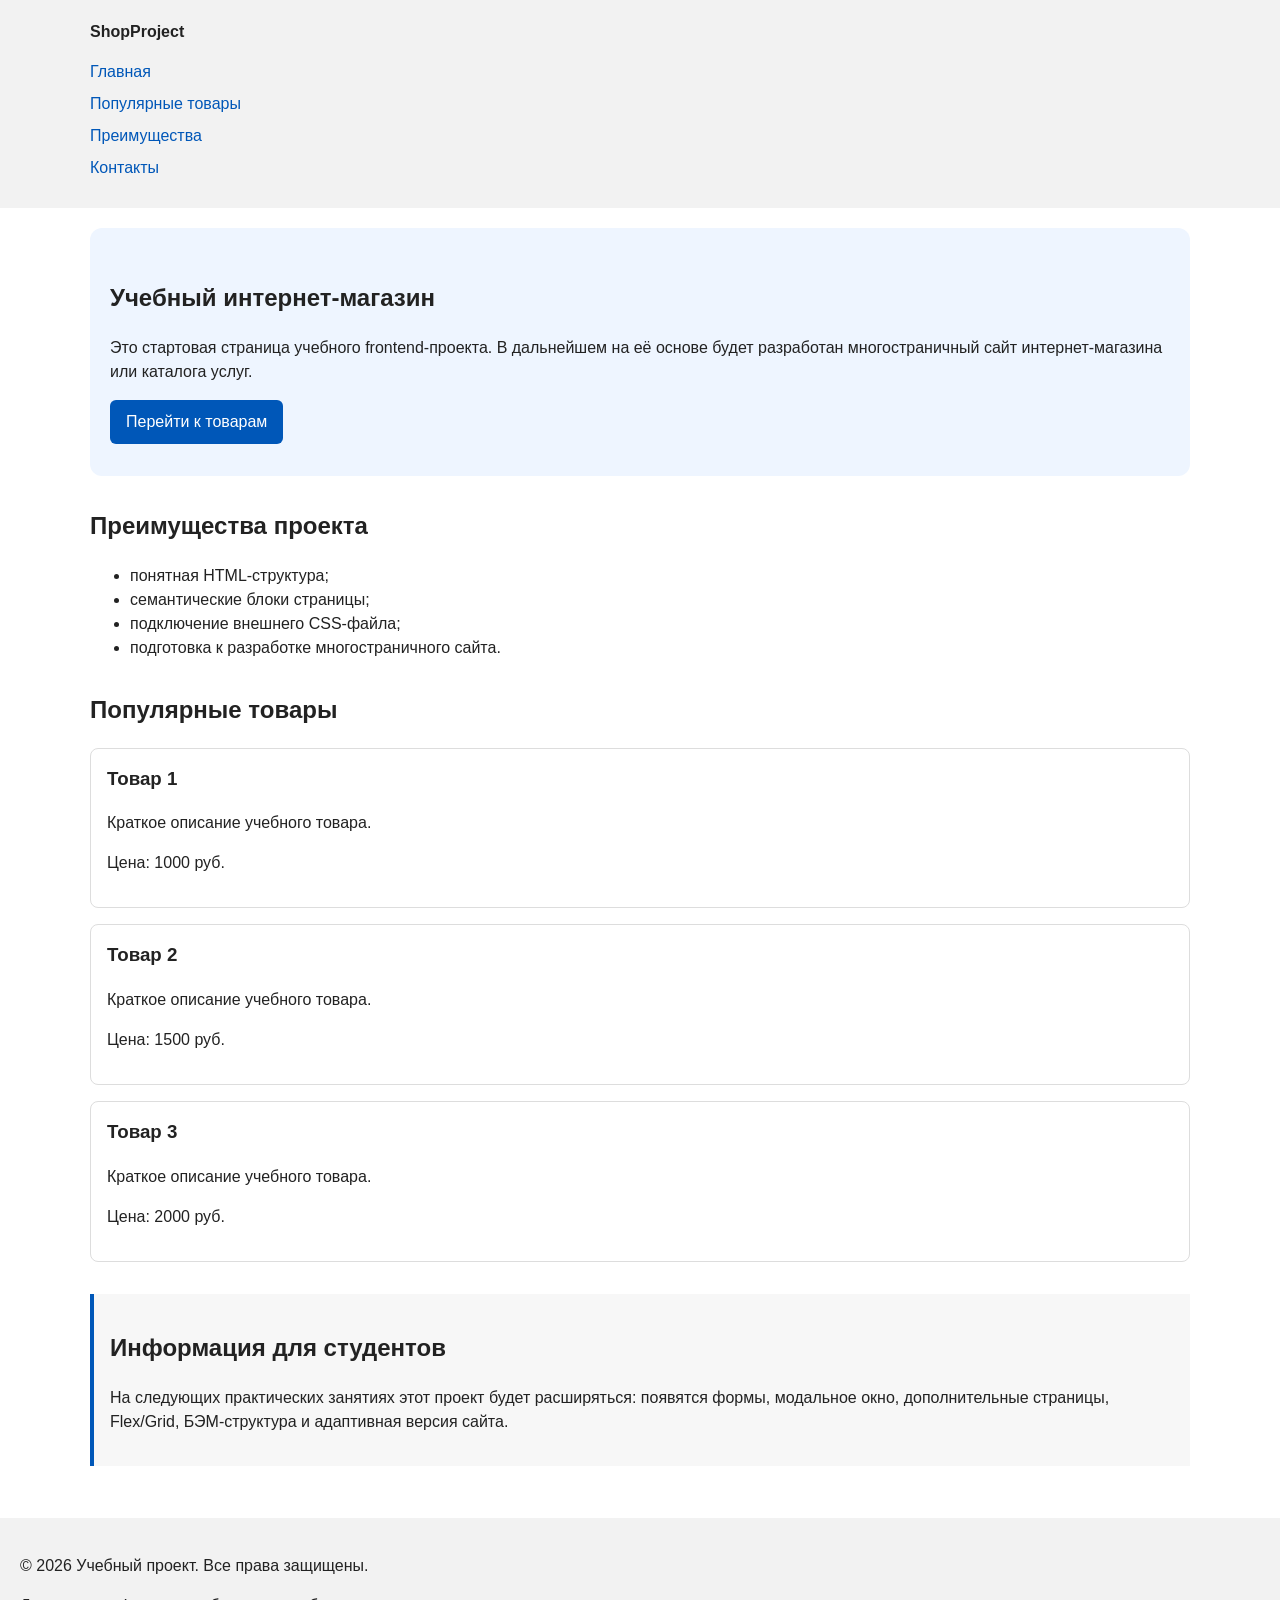
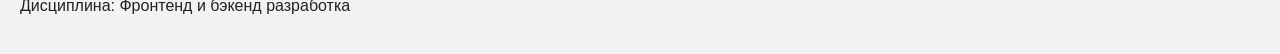
==== index.html @ 77a51330 "feat: add semantic HTML structure and base CSS styles" ====
<!DOCTYPE html>
<html lang="ru">
<head>
    <meta charset="UTF-8">
    <meta name="viewport" content="width=device-width, initial-scale=1.0">
    <title>Учебный интернет-магазин</title>
    <link rel="stylesheet" href="css/style.css">
</head>
<body>
    <header>
        <div class="site-header">
            <a class="site-logo" href="index.html">ShopProject</a>

            <nav class="site-nav" aria-label="Основная навигация">
                <ul class="site-nav__list">
                    <li><a href="index.html">Главная</a></li>
                    <li><a href="#popular">Популярные товары</a></li>
                    <li><a href="#advantages">Преимущества</a></li>
                    <li><a href="#contacts">Контакты</a></li>
                </ul>
            </nav>
        </div>
    </header>

    <main>
        <section class="hero">
            <h1>Учебный интернет-магазин</h1>
            <p>
                Это стартовая страница учебного frontend-проекта.
                В дальнейшем на её основе будет разработан многостраничный сайт
                интернет-магазина или каталога услуг.
            </p>
            <a class="button" href="#popular">Перейти к товарам</a>
        </section>

        <section class="section" id="advantages">
            <h2>Преимущества проекта</h2>
            <ul class="advantages-list">
                <li>понятная HTML-структура;</li>
                <li>семантические блоки страницы;</li>
                <li>подключение внешнего CSS-файла;</li>
                <li>подготовка к разработке многостраничного сайта.</li>
            </ul>
        </section>

        <section class="section" id="popular">
            <h2>Популярные товары</h2>

            <article class="product-card">
                <h3>Товар 1</h3>
                <p>Краткое описание учебного товара.</p>
                <p>Цена: 1000 руб.</p>
            </article>

            <article class="product-card">
                <h3>Товар 2</h3>
                <p>Краткое описание учебного товара.</p>
                <p>Цена: 1500 руб.</p>
            </article>

            <article class="product-card">
                <h3>Товар 3</h3>
                <p>Краткое описание учебного товара.</p>
                <p>Цена: 2000 руб.</p>
            </article>
        </section>

        <aside class="aside-info">
            <h2>Информация для студентов</h2>
            <p>
                На следующих практических занятиях этот проект будет расширяться:
                появятся формы, модальное окно, дополнительные страницы, Flex/Grid,
                БЭМ-структура и адаптивная версия сайта.
            </p>
        </aside>
    </main>

    <footer id="contacts">
        <p>&copy; 2026 Учебный проект. Все права защищены.</p>
        <p>Дисциплина: Фронтенд и бэкенд разработка</p>
    </footer>
</body>
</html>
---- css/style.css ----
/*
Универсальное правило для всех элементов.
border-box делает расчёт размеров более понятным:
width включает content, padding и border.
*/
* {
    box-sizing: border-box;
}

/*
Убираем стандартный внешний отступ браузера у body.
Без этого вокруг страницы может появиться белая рамка.
*/
body {
    margin: 0;
    font-family: Arial, sans-serif;
    line-height: 1.5;
    color: #222222;
    background-color: #ffffff;
}

/*
Задаём внутренние отступы для основных областей страницы.
Это делает содержимое визуально отделённым от краёв окна браузера.
*/
header,
main,
footer {
    padding: 20px;
}

/*
Оформляем шапку страницы.
Пока используется простой светло-серый фон.
*/
header {
    background-color: #f2f2f2;
}

/*
Оформляем подвал страницы тем же фоном,
чтобы визуально отделить его от основного содержимого.
*/
footer {
    background-color: #f2f2f2;
}

/*
Ограничиваем ширину содержимого шапки,
чтобы оно не растягивалось слишком сильно на широких экранах.
*/
.site-header {
    max-width: 1100px;
    margin: 0 auto;
}

/*
Оформляем текстовый логотип.
*/
.site-logo {
    font-weight: bold;
    text-decoration: none;
    color: #222222;
}

/*
Убираем стандартные отступы и маркеры списка навигации.
*/
.site-nav__list {
    padding: 0;
    margin: 16px 0 0;
    list-style: none;
}

/*
Добавляем расстояние между пунктами меню.
*/
.site-nav__list li {
    margin-bottom: 8px;
}

/*
Оформляем ссылки меню.
*/
.site-nav__list a {
    color: #0057b8;
    text-decoration: none;
}

/*
При наведении мыши подчёркиваем ссылку.
Подробно состояния интерфейса будут рассмотрены в практической работе 1.7.
*/
.site-nav__list a:hover {
    text-decoration: underline;
}

/*
Hero-блок - первый крупный блок страницы.
Он визуально отделяется от остальных разделов фоном и отступами.
*/
.hero {
    max-width: 1100px;
    margin: 0 auto 32px;
    padding: 32px 20px;
    background-color: #eef5ff;
    border-radius: 12px;
}

/*
Общий класс для разделов страницы.
*/
.section {
    max-width: 1100px;
    margin: 0 auto 32px;
}

/*
Убираем лишний верхний отступ у заголовков разделов.
*/
.section h2 {
    margin-top: 0;
}

/*
Карточка товара - самостоятельный блок.
На следующих занятиях карточки будут доработаны и выстроены в сетку.
*/
.product-card {
    margin-bottom: 16px;
    padding: 16px;
    border: 1px solid #dddddd;
    border-radius: 8px;
    background-color: #ffffff;
}

/*
Убираем лишний верхний отступ у заголовка карточки.
*/
.product-card h3 {
    margin-top: 0;
}

/*
Пока это обычная ссылка, но визуально она оформляется как кнопка.
*/
.button {
    display: inline-block;
    padding: 10px 16px;
    color: #ffffff;
    background-color: #0057b8;
    text-decoration: none;
    border-radius: 6px;
}

/*
Простое состояние наведения для кнопки.
*/
.button:hover {
    background-color: #003f86;
}

/*
Дополнительный информационный блок.
*/
.aside-info {
    max-width: 1100px;
    margin: 0 auto 32px;
    padding: 16px;
    border-left: 4px solid #0057b8;
    background-color: #f7f7f7;
}
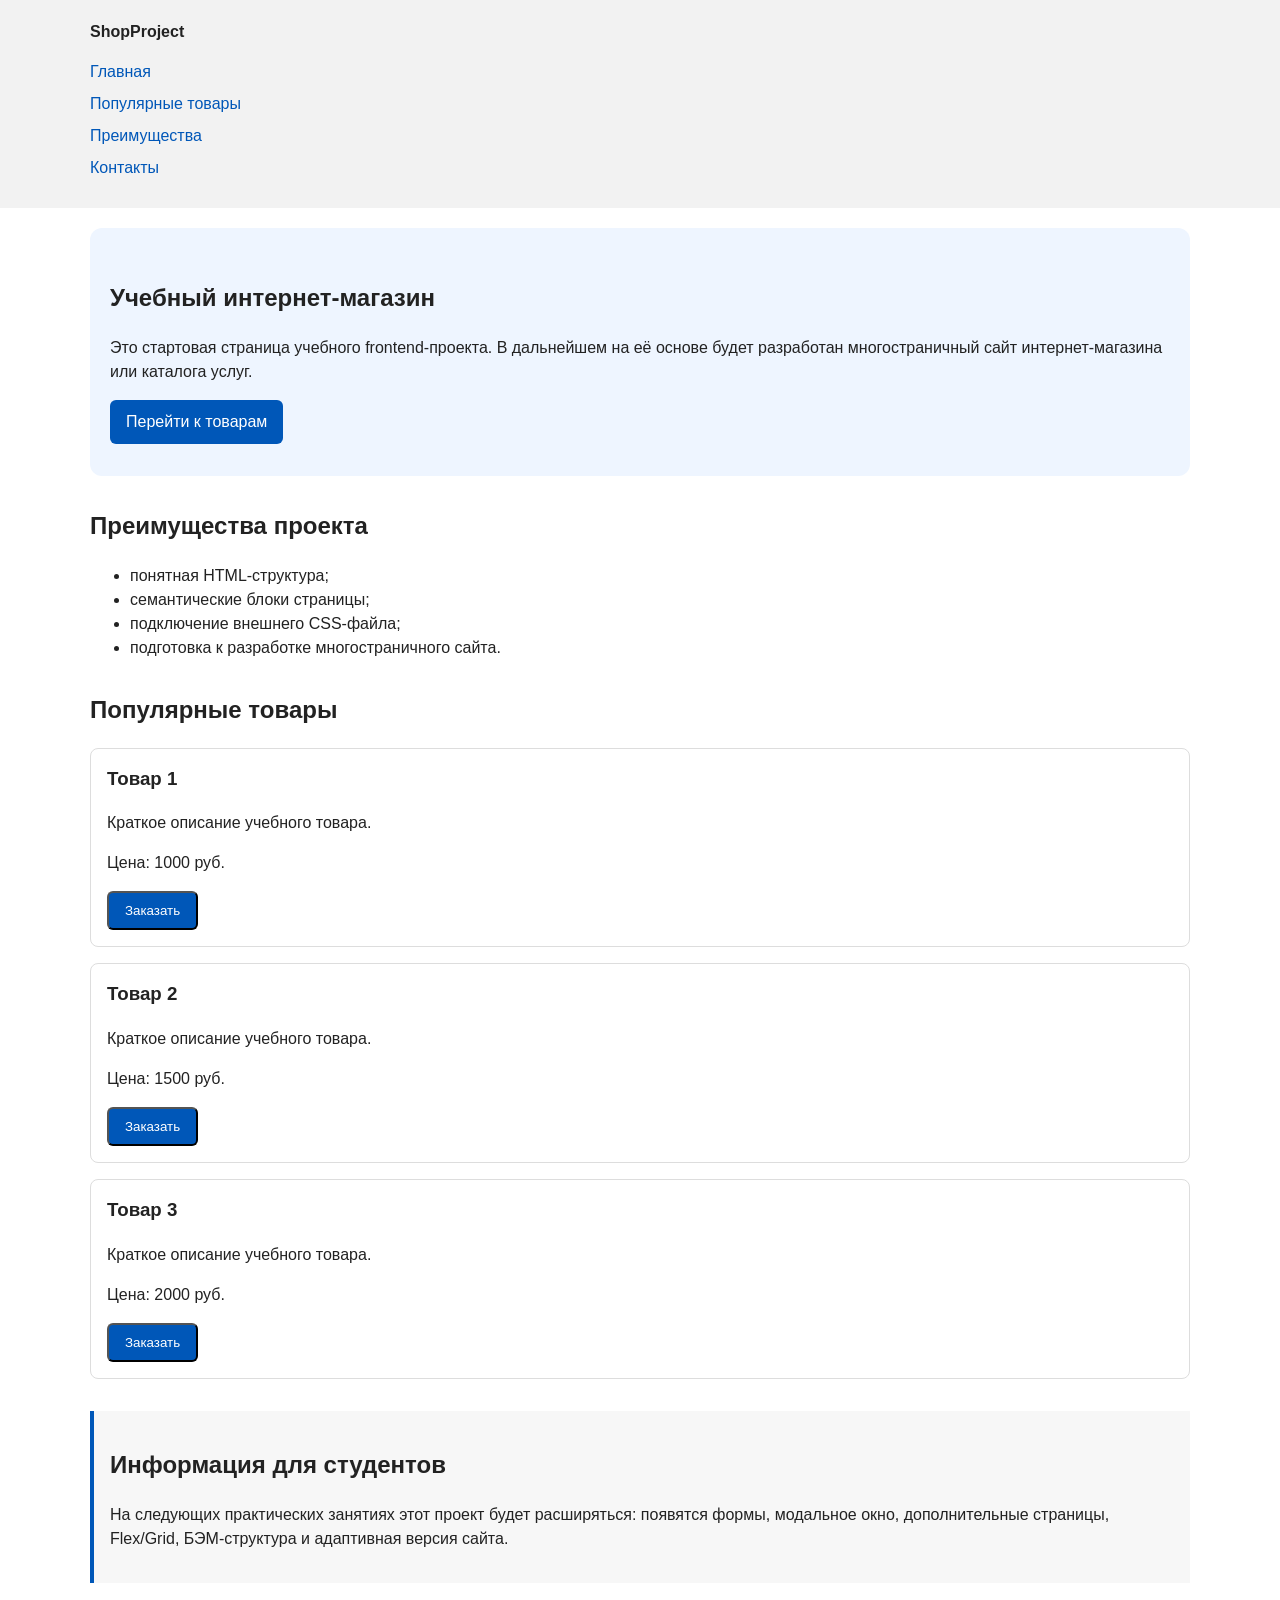
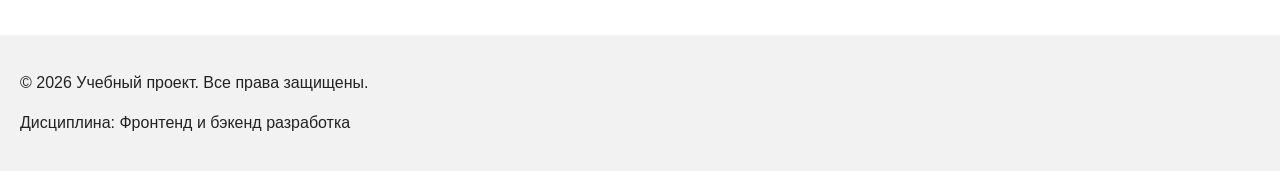
==== commit cf43340f: "feat: add order form modal and validation" ====
--- a/index.html
+++ b/index.html
@@ -5,6 +5,7 @@
     <meta name="viewport" content="width=device-width, initial-scale=1.0">
     <title>Учебный интернет-магазин</title>
     <link rel="stylesheet" href="css/style.css">
+    <script src="js/main.js" defer></script>
 </head>
 <body>
     <header>
@@ -50,18 +51,27 @@
                 <h3>Товар 1</h3>
                 <p>Краткое описание учебного товара.</p>
                 <p>Цена: 1000 руб.</p>
+                <button class="button product-card__button" type="button" data-product="Товар 1">
+                    Заказать
+                </button>
             </article>
 
             <article class="product-card">
                 <h3>Товар 2</h3>
                 <p>Краткое описание учебного товара.</p>
                 <p>Цена: 1500 руб.</p>
+                <button class="button product-card__button" type="button" data-product="Товар 2">
+                    Заказать
+                </button>
             </article>
 
             <article class="product-card">
                 <h3>Товар 3</h3>
                 <p>Краткое описание учебного товара.</p>
                 <p>Цена: 2000 руб.</p>
+                <button class="button product-card__button" type="button" data-product="Товар 3">
+                    Заказать
+                </button>
             </article>
         </section>
 
@@ -79,5 +89,102 @@
         <p>&copy; 2026 Учебный проект. Все права защищены.</p>
         <p>Дисциплина: Фронтенд и бэкенд разработка</p>
     </footer>
+
+    <dialog class="order-dialog" id="order-dialog" aria-labelledby="order-dialog-title">
+        <h2 id="order-dialog-title">Оформление заявки</h2>
+
+        <form class="order-form" id="order-form" action="#" method="post" novalidate>
+            <input id="selected-product" name="selected-product" type="hidden">
+
+            <div class="form-field">
+                <label for="order-name">Имя</label>
+                <input
+                    id="order-name"
+                    name="name"
+                    type="text"
+                    placeholder="Введите ваше имя"
+                    minlength="2"
+                    autocomplete="given-name"
+                    required
+                >
+            </div>
+
+            <div class="form-field">
+                <label for="order-email">E-mail</label>
+                <input
+                    id="order-email"
+                    name="email"
+                    type="email"
+                    placeholder="example@mail.ru"
+                    autocomplete="email"
+                    required
+                >
+            </div>
+
+            <div class="form-field">
+                <label for="order-phone">Телефон</label>
+                <input
+                    id="order-phone"
+                    name="phone"
+                    type="tel"
+                    inputmode="tel"
+                    placeholder="+7 (900) 000-00-00"
+                    pattern="^\+7 \(\d{3}\) \d{3}-\d{2}-\d{2}$"
+                    required
+                >
+                <small>Формат: +7 (900) 000-00-00</small>
+            </div>
+
+            <div class="form-field">
+                <label for="order-date">Дата связи</label>
+                <input
+                    id="order-date"
+                    name="date"
+                    type="date"
+                >
+            </div>
+
+            <div class="form-field">
+                <label for="order-topic">Тема заявки</label>
+                <select id="order-topic" name="topic" required>
+                    <option value="">Выберите тему</option>
+                    <option value="product">Заказ товара</option>
+                    <option value="consultation">Консультация</option>
+                    <option value="delivery">Доставка</option>
+                </select>
+            </div>
+
+            <div class="form-field">
+                <label for="order-comment">Комментарий</label>
+                <textarea
+                    id="order-comment"
+                    name="comment"
+                    rows="4"
+                    placeholder="Укажите дополнительную информацию"
+                ></textarea>
+            </div>
+
+            <div class="form-field form-field--checkbox">
+                <label>
+                    <input
+                        id="order-agreement"
+                        name="agreement"
+                        type="checkbox"
+                        required
+                    >
+                    Я согласен на обработку данных
+                </label>
+            </div>
+
+            <div class="form-actions">
+                <button type="button" id="close-order-dialog">Закрыть</button>
+                <button type="submit">Отправить заявку</button>
+            </div>
+        </form>
+    </dialog>
+
+    <p class="success-message" id="success-message" hidden>
+        Форма успешно отправлена!
+    </p>
 </body>
 </html>
--- a/css/style.css
+++ b/css/style.css
@@ -170,3 +170,106 @@
     border-left: 4px solid #0057b8;
     background-color: #f7f7f7;
 }
+
+/*
+Модальное окно.
+Элемент dialog сам умеет открываться поверх страницы.
+*/
+.order-dialog {
+    width: min(100% - 32px, 560px);
+    padding: 24px;
+    border: none;
+    border-radius: 12px;
+}
+
+/*
+Затемнение фона за модальным окном.
+*/
+.order-dialog::backdrop {
+    background-color: rgba(0, 0, 0, 0.5);
+}
+
+/*
+Поле формы.
+Каждый блок получает нижний отступ.
+*/
+.form-field {
+    margin-bottom: 16px;
+}
+
+/*
+Подпись поля.
+*/
+.form-field label {
+    display: block;
+    margin-bottom: 6px;
+}
+
+/*
+Основные поля формы.
+*/
+.form-field input,
+.form-field select,
+.form-field textarea {
+    width: 100%;
+    padding: 10px 12px;
+    border: 1px solid #cccccc;
+    border-radius: 6px;
+    font: inherit;
+}
+
+/*
+Checkbox не должен занимать всю ширину.
+*/
+.form-field input[type="checkbox"] {
+    width: auto;
+}
+
+/*
+Подсказка под полем телефона.
+*/
+.form-field small {
+    display: block;
+    margin-top: 4px;
+    color: #666666;
+}
+
+/*
+Видимый фокус для клавиатурной навигации.
+*/
+.form-field input:focus-visible,
+.form-field select:focus-visible,
+.form-field textarea:focus-visible,
+.form-actions button:focus-visible {
+    outline: 2px solid #0057b8;
+    outline-offset: 2px;
+}
+
+/*
+Подсветка ошибочных полей.
+Атрибут aria-invalid будет добавляться через JavaScript.
+Без .form-field правило не срабатывало, его перебивал .form-field input.
+*/
+.form-field [aria-invalid="true"] {
+    border-color: #b00020;
+}
+
+/*
+Кнопки формы.
+*/
+.form-actions {
+    display: flex;
+    gap: 12px;
+    margin-top: 20px;
+}
+
+/*
+Сообщение об успешной отправке.
+*/
+.success-message {
+    max-width: 1100px;
+    margin: 24px auto;
+    padding: 16px;
+    border-left: 4px solid #168a2f;
+    background-color: #eefaf0;
+}
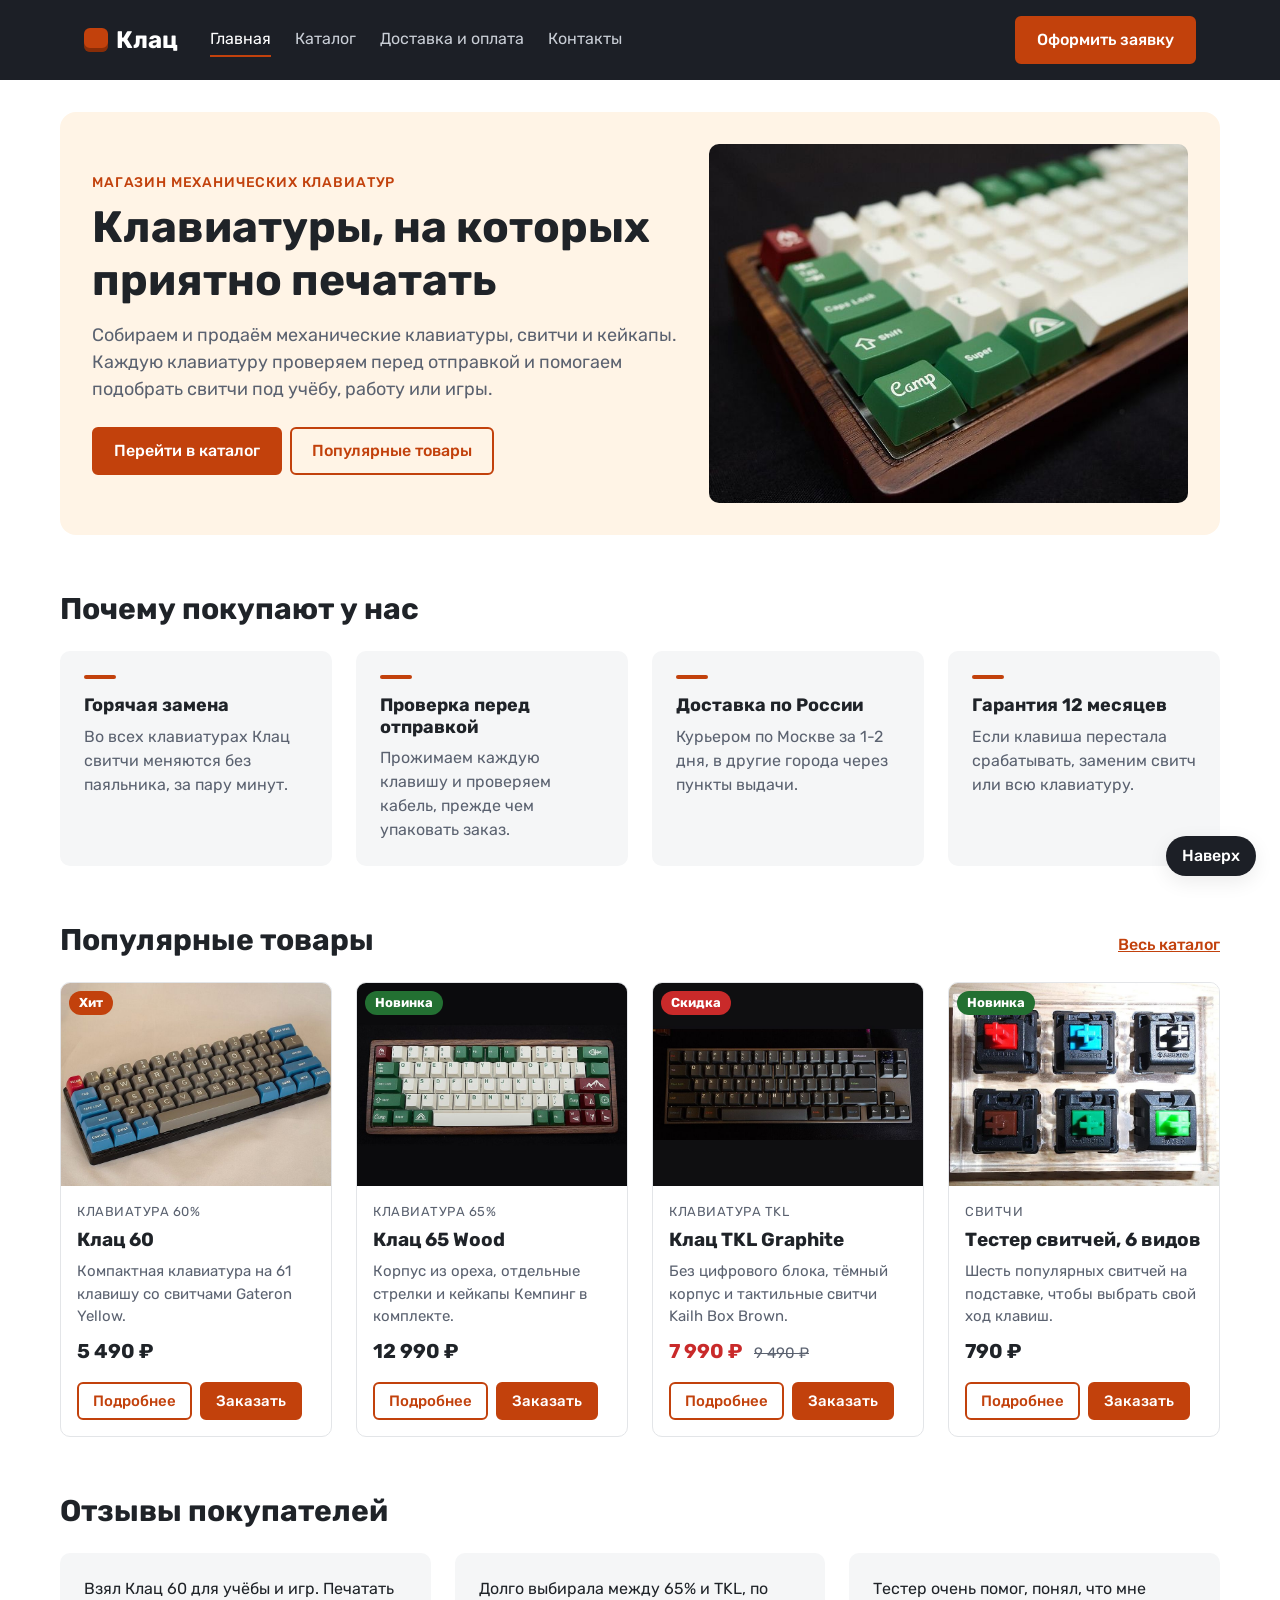
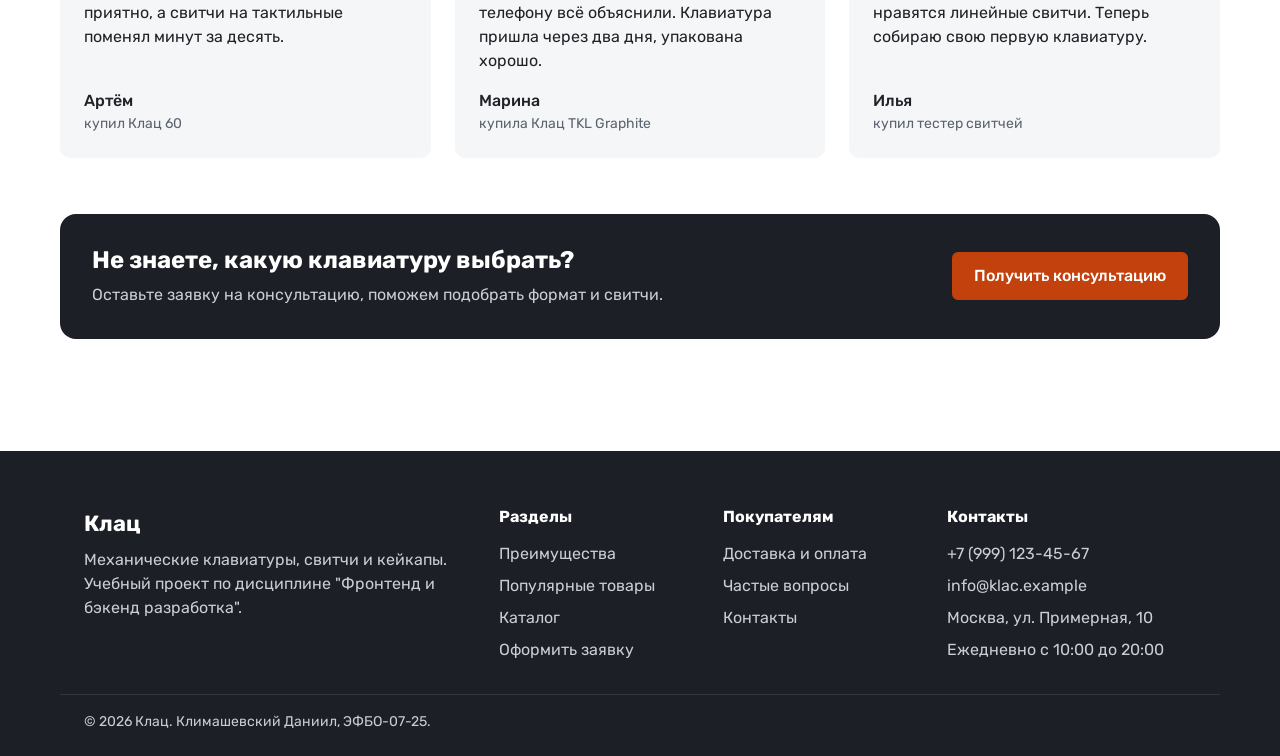
==== commit 844de481: "feat: redesign home page and rename classes by BEM" ====
--- a/index.html
+++ b/index.html
@@ -3,102 +3,253 @@
 <head>
     <meta charset="UTF-8">
     <meta name="viewport" content="width=device-width, initial-scale=1.0">
-    <title>Учебный интернет-магазин</title>
+    <meta name="description" content="Клац - учебный интернет-магазин механических клавиатур, свитчей и кейкапов.">
+    <title>Клац | Магазин механических клавиатур</title>
+    <link rel="preconnect" href="https://fonts.googleapis.com">
+    <link rel="preconnect" href="https://fonts.gstatic.com" crossorigin>
+    <link rel="stylesheet" href="https://fonts.googleapis.com/css2?family=Rubik:wght@400;500;700&display=swap">
     <link rel="stylesheet" href="css/style.css">
     <script src="js/main.js" defer></script>
 </head>
 <body>
-    <header>
-        <div class="site-header">
-            <a class="site-logo" href="index.html">ShopProject</a>
+    <header class="site-header" id="top">
+        <div class="site-header__inner">
+            <a class="site-header__logo" href="index.html">Клац</a>
 
             <nav class="site-nav" aria-label="Основная навигация">
                 <ul class="site-nav__list">
-                    <li><a href="index.html">Главная</a></li>
-                    <li><a href="#popular">Популярные товары</a></li>
-                    <li><a href="#advantages">Преимущества</a></li>
-                    <li><a href="#contacts">Контакты</a></li>
+                    <li class="site-nav__item"><a class="site-nav__link site-nav__link--active" href="index.html" aria-current="page">Главная</a></li>
+                    <li class="site-nav__item"><a class="site-nav__link" href="catalog.html">Каталог</a></li>
+                    <li class="site-nav__item"><a class="site-nav__link" href="delivery.html">Доставка и оплата</a></li>
+                    <li class="site-nav__item"><a class="site-nav__link" href="contacts.html">Контакты</a></li>
                 </ul>
             </nav>
+
+            <a class="button site-header__button" href="order.html">Оформить заявку</a>
         </div>
     </header>
 
     <main>
         <section class="hero">
-            <h1>Учебный интернет-магазин</h1>
-            <p>
-                Это стартовая страница учебного frontend-проекта.
-                В дальнейшем на её основе будет разработан многостраничный сайт
-                интернет-магазина или каталога услуг.
-            </p>
-            <a class="button" href="#popular">Перейти к товарам</a>
+            <div class="hero__content">
+                <p class="hero__label">Магазин механических клавиатур</p>
+                <h1 class="hero__title">Клавиатуры, на которых приятно печатать</h1>
+                <p class="hero__text">
+                    Собираем и продаём механические клавиатуры, свитчи и кейкапы.
+                    Каждую клавиатуру проверяем перед отправкой и помогаем подобрать
+                    свитчи под учёбу, работу или игры.
+                </p>
+                <div class="hero__actions">
+                    <a class="button" href="catalog.html">Перейти в каталог</a>
+                    <a class="button button--secondary" href="#popular">Популярные товары</a>
+                </div>
+            </div>
+            <img class="hero__image" src="images/hero-keyboard.jpg" width="800" height="600" alt="Механическая клавиатура в деревянном корпусе с зелёными и белыми кейкапами">
         </section>
 
         <section class="section" id="advantages">
-            <h2>Преимущества проекта</h2>
-            <ul class="advantages-list">
-                <li>понятная HTML-структура;</li>
-                <li>семантические блоки страницы;</li>
-                <li>подключение внешнего CSS-файла;</li>
-                <li>подготовка к разработке многостраничного сайта.</li>
+            <div class="section__header">
+                <h2 class="section__title">Почему покупают у нас</h2>
+            </div>
+
+            <ul class="advantages">
+                <li class="advantages__item">
+                    <h3 class="advantages__title">Горячая замена</h3>
+                    <p class="advantages__text">Во всех клавиатурах Клац свитчи меняются без паяльника, за пару минут.</p>
+                </li>
+                <li class="advantages__item">
+                    <h3 class="advantages__title">Проверка перед отправкой</h3>
+                    <p class="advantages__text">Прожимаем каждую клавишу и проверяем кабель, прежде чем упаковать заказ.</p>
+                </li>
+                <li class="advantages__item">
+                    <h3 class="advantages__title">Доставка по России</h3>
+                    <p class="advantages__text">Курьером по Москве за 1-2 дня, в другие города через пункты выдачи.</p>
+                </li>
+                <li class="advantages__item">
+                    <h3 class="advantages__title">Гарантия 12 месяцев</h3>
+                    <p class="advantages__text">Если клавиша перестала срабатывать, заменим свитч или всю клавиатуру.</p>
+                </li>
             </ul>
         </section>
 
         <section class="section" id="popular">
-            <h2>Популярные товары</h2>
-
-            <article class="product-card">
-                <h3>Товар 1</h3>
-                <p>Краткое описание учебного товара.</p>
-                <p>Цена: 1000 руб.</p>
-                <button class="button product-card__button" type="button" data-product="Товар 1">
-                    Заказать
-                </button>
-            </article>
-
-            <article class="product-card">
-                <h3>Товар 2</h3>
-                <p>Краткое описание учебного товара.</p>
-                <p>Цена: 1500 руб.</p>
-                <button class="button product-card__button" type="button" data-product="Товар 2">
-                    Заказать
-                </button>
-            </article>
-
-            <article class="product-card">
-                <h3>Товар 3</h3>
-                <p>Краткое описание учебного товара.</p>
-                <p>Цена: 2000 руб.</p>
-                <button class="button product-card__button" type="button" data-product="Товар 3">
-                    Заказать
-                </button>
-            </article>
+            <div class="section__header">
+                <h2 class="section__title">Популярные товары</h2>
+                <a class="section__link" href="catalog.html">Весь каталог</a>
+            </div>
+
+            <p class="success-message" id="success-message" hidden>
+                Заявка отправлена! Мы перезвоним в течение 15 минут в рабочее время.
+            </p>
+
+            <div class="product-grid">
+                <article class="product-card">
+                    <span class="badge badge--hit product-card__badge">Хит</span>
+                    <img class="product-card__image" src="images/klac-60.jpg" width="800" height="600" alt="Клавиатура Клац 60 с серыми и синими кейкапами">
+                    <div class="product-card__body">
+                        <p class="product-card__category">Клавиатура 60%</p>
+                        <h3 class="product-card__title"><a class="product-card__link" href="product.html">Клац 60</a></h3>
+                        <p class="product-card__description">Компактная клавиатура на 61 клавишу со свитчами Gateron Yellow.</p>
+                        <p class="product-card__price">5 490 ₽</p>
+                        <div class="product-card__actions">
+                            <a class="button button--secondary button--small" href="product.html">Подробнее</a>
+                            <button class="button button--small product-card__button" type="button" data-product="Клац 60">Заказать</button>
+                        </div>
+                    </div>
+                </article>
+
+                <article class="product-card">
+                    <span class="badge badge--new product-card__badge">Новинка</span>
+                    <img class="product-card__image" src="images/klac-65-wood.jpg" width="800" height="600" alt="Клавиатура Клац 65 Wood в деревянном корпусе">
+                    <div class="product-card__body">
+                        <p class="product-card__category">Клавиатура 65%</p>
+                        <h3 class="product-card__title"><a class="product-card__link" href="product.html">Клац 65 Wood</a></h3>
+                        <p class="product-card__description">Корпус из ореха, отдельные стрелки и кейкапы Кемпинг в комплекте.</p>
+                        <p class="product-card__price">12 990 ₽</p>
+                        <div class="product-card__actions">
+                            <a class="button button--secondary button--small" href="product.html">Подробнее</a>
+                            <button class="button button--small product-card__button" type="button" data-product="Клац 65 Wood">Заказать</button>
+                        </div>
+                    </div>
+                </article>
+
+                <article class="product-card product-card--discount">
+                    <span class="badge badge--sale product-card__badge">Скидка</span>
+                    <img class="product-card__image" src="images/klac-tkl-graphite.jpg" width="800" height="600" alt="Тёмная клавиатура Клац TKL Graphite без цифрового блока">
+                    <div class="product-card__body">
+                        <p class="product-card__category">Клавиатура TKL</p>
+                        <h3 class="product-card__title"><a class="product-card__link" href="product.html">Клац TKL Graphite</a></h3>
+                        <p class="product-card__description">Без цифрового блока, тёмный корпус и тактильные свитчи Kailh Box Brown.</p>
+                        <p class="product-card__price">7 990 ₽ <s class="product-card__old-price">9 490 ₽</s></p>
+                        <div class="product-card__actions">
+                            <a class="button button--secondary button--small" href="product.html">Подробнее</a>
+                            <button class="button button--small product-card__button" type="button" data-product="Клац TKL Graphite">Заказать</button>
+                        </div>
+                    </div>
+                </article>
+
+                <article class="product-card">
+                    <span class="badge badge--new product-card__badge">Новинка</span>
+                    <img class="product-card__image" src="images/switch-tester.jpg" width="800" height="600" alt="Тестер с шестью свитчами разных цветов на прозрачной подставке">
+                    <div class="product-card__body">
+                        <p class="product-card__category">Свитчи</p>
+                        <h3 class="product-card__title"><a class="product-card__link" href="product.html">Тестер свитчей, 6 видов</a></h3>
+                        <p class="product-card__description">Шесть популярных свитчей на подставке, чтобы выбрать свой ход клавиш.</p>
+                        <p class="product-card__price">790 ₽</p>
+                        <div class="product-card__actions">
+                            <a class="button button--secondary button--small" href="product.html">Подробнее</a>
+                            <button class="button button--small product-card__button" type="button" data-product="Тестер свитчей">Заказать</button>
+                        </div>
+                    </div>
+                </article>
+            </div>
         </section>
 
-        <aside class="aside-info">
-            <h2>Информация для студентов</h2>
-            <p>
-                На следующих практических занятиях этот проект будет расширяться:
-                появятся формы, модальное окно, дополнительные страницы, Flex/Grid,
-                БЭМ-структура и адаптивная версия сайта.
-            </p>
+        <section class="section" id="reviews">
+            <div class="section__header">
+                <h2 class="section__title">Отзывы покупателей</h2>
+            </div>
+
+            <ul class="reviews">
+                <li class="reviews__item">
+                    <figure class="review">
+                        <blockquote class="review__text">
+                            Взял Клац 60 для учёбы и игр. Печатать приятно, а свитчи на тактильные поменял минут за десять.
+                        </blockquote>
+                        <figcaption class="review__author">
+                            Артём
+                            <span class="review__product">купил Клац 60</span>
+                        </figcaption>
+                    </figure>
+                </li>
+                <li class="reviews__item">
+                    <figure class="review">
+                        <blockquote class="review__text">
+                            Долго выбирала между 65% и TKL, по телефону всё объяснили. Клавиатура пришла через два дня, упакована хорошо.
+                        </blockquote>
+                        <figcaption class="review__author">
+                            Марина
+                            <span class="review__product">купила Клац TKL Graphite</span>
+                        </figcaption>
+                    </figure>
+                </li>
+                <li class="reviews__item">
+                    <figure class="review">
+                        <blockquote class="review__text">
+                            Тестер очень помог, понял, что мне нравятся линейные свитчи. Теперь собираю свою первую клавиатуру.
+                        </blockquote>
+                        <figcaption class="review__author">
+                            Илья
+                            <span class="review__product">купил тестер свитчей</span>
+                        </figcaption>
+                    </figure>
+                </li>
+            </ul>
+        </section>
+
+        <aside class="promo">
+            <div class="promo__content">
+                <h2 class="promo__title">Не знаете, какую клавиатуру выбрать?</h2>
+                <p class="promo__text">Оставьте заявку на консультацию, поможем подобрать формат и свитчи.</p>
+            </div>
+            <a class="button promo__button" href="order.html?product=consultation">Получить консультацию</a>
         </aside>
     </main>
 
-    <footer id="contacts">
-        <p>&copy; 2026 Учебный проект. Все права защищены.</p>
-        <p>Дисциплина: Фронтенд и бэкенд разработка</p>
+    <footer class="site-footer" id="contacts">
+        <div class="site-footer__inner">
+            <div class="site-footer__column">
+                <a class="site-footer__logo" href="index.html">Клац</a>
+                <p class="site-footer__text">Механические клавиатуры, свитчи и кейкапы. Учебный проект по дисциплине "Фронтенд и бэкенд разработка".</p>
+            </div>
+
+            <nav class="site-footer__column" aria-label="Разделы сайта">
+                <h2 class="site-footer__title">Разделы</h2>
+                <ul class="site-footer__list">
+                    <li><a class="site-footer__link" href="index.html#advantages">Преимущества</a></li>
+                    <li><a class="site-footer__link" href="index.html#popular">Популярные товары</a></li>
+                    <li><a class="site-footer__link" href="catalog.html">Каталог</a></li>
+                    <li><a class="site-footer__link" href="order.html">Оформить заявку</a></li>
+                </ul>
+            </nav>
+
+            <nav class="site-footer__column" aria-label="Покупателям">
+                <h2 class="site-footer__title">Покупателям</h2>
+                <ul class="site-footer__list">
+                    <li><a class="site-footer__link" href="delivery.html">Доставка и оплата</a></li>
+                    <li><a class="site-footer__link" href="contacts.html#faq">Частые вопросы</a></li>
+                    <li><a class="site-footer__link" href="contacts.html">Контакты</a></li>
+                </ul>
+            </nav>
+
+            <div class="site-footer__column">
+                <h2 class="site-footer__title">Контакты</h2>
+                <ul class="site-footer__list">
+                    <li><a class="site-footer__link" href="tel:+79991234567">+7 (999) 123-45-67</a></li>
+                    <li><a class="site-footer__link" href="mailto:info@klac.example">info@klac.example</a></li>
+                    <li>Москва, ул. Примерная, 10</li>
+                    <li>Ежедневно с 10:00 до 20:00</li>
+                </ul>
+            </div>
+        </div>
+
+        <p class="site-footer__copy">&copy; 2026 Клац. Климашевский Даниил, ЭФБО-07-25.</p>
     </footer>
 
     <dialog class="order-dialog" id="order-dialog" aria-labelledby="order-dialog-title">
-        <h2 id="order-dialog-title">Оформление заявки</h2>
+        <h2 class="order-dialog__title" id="order-dialog-title">Быстрый заказ</h2>
+        <p class="order-dialog__text">
+            Товар: <span class="order-dialog__product" id="order-dialog-product"></span>.
+            Оставьте контакты, и мы перезвоним, чтобы уточнить детали.
+        </p>
 
         <form class="order-form" id="order-form" action="#" method="post" novalidate>
             <input id="selected-product" name="selected-product" type="hidden">
 
-            <div class="form-field">
-                <label for="order-name">Имя</label>
+            <div class="order-form__field">
+                <label class="order-form__label" for="order-name">Имя</label>
                 <input
+                    class="order-form__input"
                     id="order-name"
                     name="name"
                     type="text"
@@ -109,9 +260,10 @@
                 >
             </div>
 
-            <div class="form-field">
-                <label for="order-email">E-mail</label>
+            <div class="order-form__field">
+                <label class="order-form__label" for="order-email">E-mail</label>
                 <input
+                    class="order-form__input"
                     id="order-email"
                     name="email"
                     type="email"
@@ -121,32 +273,35 @@
                 >
             </div>
 
-            <div class="form-field">
-                <label for="order-phone">Телефон</label>
+            <div class="order-form__field">
+                <label class="order-form__label" for="order-phone">Телефон</label>
                 <input
+                    class="order-form__input"
                     id="order-phone"
                     name="phone"
                     type="tel"
                     inputmode="tel"
                     placeholder="+7 (900) 000-00-00"
                     pattern="^\+7 \(\d{3}\) \d{3}-\d{2}-\d{2}$"
+                    autocomplete="tel"
                     required
                 >
-                <small>Формат: +7 (900) 000-00-00</small>
-            </div>
-
-            <div class="form-field">
-                <label for="order-date">Дата связи</label>
+                <small class="order-form__hint">Формат: +7 (900) 000-00-00</small>
+            </div>
+
+            <div class="order-form__field">
+                <label class="order-form__label" for="order-date">Удобная дата звонка</label>
                 <input
+                    class="order-form__input"
                     id="order-date"
                     name="date"
                     type="date"
                 >
             </div>
 
-            <div class="form-field">
-                <label for="order-topic">Тема заявки</label>
-                <select id="order-topic" name="topic" required>
+            <div class="order-form__field">
+                <label class="order-form__label" for="order-topic">Тема заявки</label>
+                <select class="order-form__input" id="order-topic" name="topic" required>
                     <option value="">Выберите тему</option>
                     <option value="product">Заказ товара</option>
                     <option value="consultation">Консультация</option>
@@ -154,37 +309,36 @@
                 </select>
             </div>
 
-            <div class="form-field">
-                <label for="order-comment">Комментарий</label>
+            <div class="order-form__field">
+                <label class="order-form__label" for="order-comment">Комментарий</label>
                 <textarea
+                    class="order-form__input"
                     id="order-comment"
                     name="comment"
-                    rows="4"
-                    placeholder="Укажите дополнительную информацию"
+                    rows="3"
+                    placeholder="Например, какие свитчи вам нравятся"
                 ></textarea>
             </div>
 
-            <div class="form-field form-field--checkbox">
-                <label>
+            <div class="order-form__field">
+                <label class="order-form__checkbox">
                     <input
                         id="order-agreement"
                         name="agreement"
                         type="checkbox"
                         required
                     >
-                    Я согласен на обработку данных
+                    Я согласен на обработку персональных данных
                 </label>
             </div>
 
-            <div class="form-actions">
-                <button type="button" id="close-order-dialog">Закрыть</button>
-                <button type="submit">Отправить заявку</button>
+            <div class="order-form__actions">
+                <button class="button button--secondary" type="button" id="close-order-dialog">Закрыть</button>
+                <button class="button" type="submit">Отправить заявку</button>
             </div>
         </form>
     </dialog>
 
-    <p class="success-message" id="success-message" hidden>
-        Форма успешно отправлена!
-    </p>
+    <a class="to-top" href="#top">Наверх</a>
 </body>
 </html>
--- a/css/style.css
+++ b/css/style.css
@@ -1,275 +1,753 @@
-/*
-Универсальное правило для всех элементов.
-border-box делает расчёт размеров более понятным:
-width включает content, padding и border.
-*/
+/* ===============================
+1. Переменные проекта
+=============================== */
+
+:root {
+    /* Основные цвета */
+    --color-bg: #ffffff;
+    --color-text: #1f2328;
+    --color-muted: #5b6270;
+    --color-primary: #c2410c;
+    --color-primary-dark: #9a3412;
+    --color-dark: #1c1f26;
+    --color-dark-text: #c9ced6;
+    --color-border: #e3e5e8;
+    --color-surface: #f5f6f7;
+    --color-surface-accent: #fff4e6;
+    --color-danger: #c92a2a;
+    --color-success: #2b8a3e;
+    --color-success-bg: #ebfbee;
+    --color-white: #ffffff;
+
+    /* Цвета бейджей */
+    --color-badge-hit: #c2410c;
+    --color-badge-new: #237032;
+    --color-badge-sale: #c92a2a;
+
+    /* Отступы */
+    --space-xs: 4px;
+    --space-sm: 8px;
+    --space-md: 16px;
+    --space-lg: 24px;
+    --space-xl: 32px;
+    --space-xxl: 56px;
+
+    /* Скругления */
+    --radius-sm: 6px;
+    --radius-md: 10px;
+    --radius-lg: 16px;
+
+    /* Размеры */
+    --container-width: 1160px;
+    --header-height: 72px;
+
+    /* Тень карточек */
+    --shadow: 0 6px 20px rgba(0, 0, 0, 0.08);
+}
+
+/* ===============================
+2. Базовые стили
+=============================== */
+
 * {
     box-sizing: border-box;
 }
 
 /*
-Убираем стандартный внешний отступ браузера у body.
-Без этого вокруг страницы может появиться белая рамка.
-*/
+При переходе по якорю оставляем место под закреплённую шапку,
+иначе заголовок раздела прячется под ней.
+*/
+html {
+    scroll-behavior: smooth;
+    scroll-padding-top: calc(var(--header-height) + var(--space-md));
+}
+
 body {
     margin: 0;
-    font-family: Arial, sans-serif;
+    font-family: "Rubik", Arial, sans-serif;
     line-height: 1.5;
-    color: #222222;
-    background-color: #ffffff;
-}
-
-/*
-Задаём внутренние отступы для основных областей страницы.
-Это делает содержимое визуально отделённым от краёв окна браузера.
-*/
-header,
-main,
-footer {
-    padding: 20px;
-}
-
-/*
-Оформляем шапку страницы.
-Пока используется простой светло-серый фон.
-*/
-header {
-    background-color: #f2f2f2;
-}
-
-/*
-Оформляем подвал страницы тем же фоном,
-чтобы визуально отделить его от основного содержимого.
-*/
-footer {
-    background-color: #f2f2f2;
-}
-
-/*
-Ограничиваем ширину содержимого шапки,
-чтобы оно не растягивалось слишком сильно на широких экранах.
-*/
-.site-header {
-    max-width: 1100px;
-    margin: 0 auto;
-}
-
-/*
-Оформляем текстовый логотип.
-*/
-.site-logo {
-    font-weight: bold;
-    text-decoration: none;
-    color: #222222;
-}
-
-/*
-Убираем стандартные отступы и маркеры списка навигации.
-*/
-.site-nav__list {
-    padding: 0;
-    margin: 16px 0 0;
-    list-style: none;
-}
-
-/*
-Добавляем расстояние между пунктами меню.
-*/
-.site-nav__list li {
-    margin-bottom: 8px;
-}
-
-/*
-Оформляем ссылки меню.
-*/
-.site-nav__list a {
-    color: #0057b8;
-    text-decoration: none;
-}
-
-/*
-При наведении мыши подчёркиваем ссылку.
-Подробно состояния интерфейса будут рассмотрены в практической работе 1.7.
-*/
-.site-nav__list a:hover {
-    text-decoration: underline;
-}
-
-/*
-Hero-блок - первый крупный блок страницы.
-Он визуально отделяется от остальных разделов фоном и отступами.
-*/
-.hero {
-    max-width: 1100px;
-    margin: 0 auto 32px;
-    padding: 32px 20px;
-    background-color: #eef5ff;
-    border-radius: 12px;
-}
-
-/*
-Общий класс для разделов страницы.
-*/
-.section {
-    max-width: 1100px;
-    margin: 0 auto 32px;
-}
-
-/*
-Убираем лишний верхний отступ у заголовков разделов.
-*/
-.section h2 {
-    margin-top: 0;
-}
-
-/*
-Карточка товара - самостоятельный блок.
-На следующих занятиях карточки будут доработаны и выстроены в сетку.
-*/
-.product-card {
-    margin-bottom: 16px;
-    padding: 16px;
-    border: 1px solid #dddddd;
-    border-radius: 8px;
-    background-color: #ffffff;
-}
-
-/*
-Убираем лишний верхний отступ у заголовка карточки.
-*/
-.product-card h3 {
-    margin-top: 0;
-}
-
-/*
-Пока это обычная ссылка, но визуально она оформляется как кнопка.
-*/
+    color: var(--color-text);
+    background-color: var(--color-bg);
+}
+
+img {
+    max-width: 100%;
+}
+
+h1,
+h2,
+h3 {
+    line-height: 1.2;
+}
+
+main {
+    padding: var(--space-xl) var(--space-lg) var(--space-xxl);
+}
+
+/* ===============================
+3. Общие элементы интерфейса
+=============================== */
+
+a {
+    color: var(--color-primary);
+}
+
+a:hover {
+    color: var(--color-primary-dark);
+}
+
+/*
+Видимый фокус для всех интерактивных элементов
+при переходе клавишей Tab.
+*/
+a:focus-visible,
+button:focus-visible,
+input:focus-visible,
+select:focus-visible,
+textarea:focus-visible,
+summary:focus-visible {
+    outline: 2px solid var(--color-primary);
+    outline-offset: 3px;
+}
+
 .button {
     display: inline-block;
-    padding: 10px 16px;
-    color: #ffffff;
-    background-color: #0057b8;
+    padding: 10px 20px;
+    font: inherit;
+    font-weight: 500;
+    color: var(--color-white);
+    text-align: center;
     text-decoration: none;
-    border-radius: 6px;
-}
-
-/*
-Простое состояние наведения для кнопки.
+    background-color: var(--color-primary);
+    border: 2px solid var(--color-primary);
+    border-radius: var(--radius-sm);
+    cursor: pointer;
+}
+
+/*
+Цвет текста указан ещё раз, иначе у ссылки-кнопки срабатывает a:hover
+и текст становится того же цвета, что и фон.
 */
 .button:hover {
-    background-color: #003f86;
-}
-
-/*
-Дополнительный информационный блок.
-*/
-.aside-info {
-    max-width: 1100px;
-    margin: 0 auto 32px;
-    padding: 16px;
-    border-left: 4px solid #0057b8;
-    background-color: #f7f7f7;
-}
-
-/*
-Модальное окно.
-Элемент dialog сам умеет открываться поверх страницы.
-*/
+    color: var(--color-white);
+    background-color: var(--color-primary-dark);
+    border-color: var(--color-primary-dark);
+}
+
+.button--secondary {
+    color: var(--color-primary);
+    background-color: transparent;
+}
+
+.button--secondary:hover {
+    color: var(--color-white);
+    background-color: var(--color-primary);
+    border-color: var(--color-primary);
+}
+
+.button--small {
+    padding: 6px 14px;
+    font-size: 15px;
+}
+
+.button:disabled,
+.button--disabled {
+    opacity: 0.6;
+    cursor: not-allowed;
+}
+
+/*
+Отключённая кнопка не меняется при наведении.
+*/
+.button:disabled:hover,
+.button--disabled:hover {
+    color: var(--color-white);
+    background-color: var(--color-primary);
+    border-color: var(--color-primary);
+}
+
+/*
+Бейдж товара: "Хит", "Новинка", "Скидка".
+*/
+.badge {
+    display: inline-block;
+    padding: 2px 10px;
+    font-size: 13px;
+    font-weight: 700;
+    color: var(--color-white);
+    background-color: var(--color-badge-hit);
+    border-radius: 999px;
+}
+
+.badge--new {
+    background-color: var(--color-badge-new);
+}
+
+.badge--sale {
+    background-color: var(--color-badge-sale);
+}
+
+/* ===============================
+4. Шапка и навигация
+=============================== */
+
+/*
+Шапка прилипает к верху окна при прокрутке (sticky).
+z-index нужен, чтобы карточки с position: relative не наезжали на неё.
+*/
+.site-header {
+    position: sticky;
+    top: 0;
+    z-index: 100;
+    background-color: var(--color-dark);
+}
+
+.site-header__inner {
+    display: flex;
+    align-items: center;
+    gap: var(--space-xl);
+    max-width: var(--container-width);
+    margin: 0 auto;
+    padding: var(--space-md) var(--space-lg);
+}
+
+.site-header__logo {
+    display: flex;
+    align-items: center;
+    gap: var(--space-sm);
+    font-size: 24px;
+    font-weight: 700;
+    color: var(--color-white);
+    text-decoration: none;
+}
+
+/*
+Значок в виде клавиши перед названием магазина.
+*/
+.site-header__logo::before {
+    content: "";
+    width: 24px;
+    height: 24px;
+    background-color: var(--color-primary);
+    border-radius: var(--radius-sm);
+    box-shadow: inset 0 -4px 0 rgba(0, 0, 0, 0.3);
+}
+
+.site-header__logo:hover {
+    color: var(--color-white);
+}
+
+.site-header__button {
+    margin-left: auto;
+}
+
+.site-nav__list {
+    display: flex;
+    gap: var(--space-lg);
+    margin: 0;
+    padding: 0;
+    list-style: none;
+}
+
+.site-nav__link {
+    display: block;
+    padding: var(--space-xs) 0;
+    color: var(--color-dark-text);
+    text-decoration: none;
+    border-bottom: 2px solid transparent;
+}
+
+.site-nav__link:hover {
+    color: var(--color-white);
+}
+
+.site-nav__link--active {
+    color: var(--color-white);
+    border-bottom-color: var(--color-primary);
+}
+
+/* ===============================
+5. Блоки главной страницы
+=============================== */
+
+/*
+Hero-блок: текст слева, фото справа.
+*/
+.hero {
+    display: grid;
+    grid-template-columns: 1.1fr 0.9fr;
+    align-items: center;
+    gap: var(--space-xl);
+    max-width: var(--container-width);
+    margin: 0 auto var(--space-xxl);
+    padding: var(--space-xl);
+    background-color: var(--color-surface-accent);
+    border-radius: var(--radius-lg);
+}
+
+.hero__label {
+    margin: 0 0 var(--space-sm);
+    font-size: 14px;
+    font-weight: 500;
+    color: var(--color-primary);
+    text-transform: uppercase;
+    letter-spacing: 0.06em;
+}
+
+.hero__title {
+    margin: 0 0 var(--space-md);
+    font-size: 44px;
+}
+
+.hero__text {
+    margin: 0 0 var(--space-lg);
+    font-size: 18px;
+    color: var(--color-muted);
+}
+
+.hero__actions {
+    display: flex;
+    flex-wrap: wrap;
+    gap: var(--space-sm);
+}
+
+.hero__image {
+    display: block;
+    width: 100%;
+    height: auto;
+    border-radius: var(--radius-md);
+}
+
+/*
+Общий блок для разделов страниц.
+*/
+.section {
+    max-width: var(--container-width);
+    margin: 0 auto var(--space-xxl);
+}
+
+.section__header {
+    display: flex;
+    align-items: baseline;
+    justify-content: space-between;
+    gap: var(--space-md);
+    margin-bottom: var(--space-lg);
+}
+
+.section__title {
+    margin: 0;
+    font-size: 30px;
+}
+
+.section__link {
+    font-weight: 500;
+}
+
+/*
+Преимущества: четыре колонки через Grid.
+*/
+.advantages {
+    display: grid;
+    grid-template-columns: repeat(4, 1fr);
+    gap: var(--space-lg);
+    margin: 0;
+    padding: 0;
+    list-style: none;
+}
+
+.advantages__item {
+    padding: var(--space-lg);
+    background-color: var(--color-surface);
+    border-radius: var(--radius-md);
+}
+
+/*
+Короткая цветная полоска над заголовком преимущества.
+*/
+.advantages__item::before {
+    content: "";
+    display: block;
+    width: 32px;
+    height: 4px;
+    margin-bottom: var(--space-md);
+    background-color: var(--color-primary);
+    border-radius: 2px;
+}
+
+.advantages__title {
+    margin: 0 0 var(--space-sm);
+    font-size: 18px;
+}
+
+.advantages__text {
+    margin: 0;
+    color: var(--color-muted);
+}
+
+.reviews {
+    display: grid;
+    grid-template-columns: repeat(3, 1fr);
+    gap: var(--space-lg);
+    margin: 0;
+    padding: 0;
+    list-style: none;
+}
+
+.review {
+    display: flex;
+    flex-direction: column;
+    gap: var(--space-md);
+    height: 100%;
+    margin: 0;
+    padding: var(--space-lg);
+    background-color: var(--color-surface);
+    border-radius: var(--radius-md);
+}
+
+.review__text {
+    flex-grow: 1;
+    margin: 0;
+}
+
+.review__author {
+    font-weight: 500;
+}
+
+.review__product {
+    display: block;
+    font-size: 14px;
+    font-weight: 400;
+    color: var(--color-muted);
+}
+
+/*
+Тёмный блок с призывом оставить заявку.
+Используется на главной и на внутренних страницах.
+*/
+.promo {
+    display: flex;
+    align-items: center;
+    justify-content: space-between;
+    gap: var(--space-lg);
+    max-width: var(--container-width);
+    margin: 0 auto var(--space-xxl);
+    padding: var(--space-xl);
+    color: var(--color-white);
+    background-color: var(--color-dark);
+    border-radius: var(--radius-lg);
+}
+
+.promo__title {
+    margin: 0 0 var(--space-sm);
+    font-size: 24px;
+}
+
+.promo__text {
+    margin: 0;
+    color: var(--color-dark-text);
+}
+
+.promo__button {
+    flex-shrink: 0;
+}
+
+.success-message {
+    margin: 0 0 var(--space-lg);
+    padding: var(--space-md);
+    background-color: var(--color-success-bg);
+    border-left: 4px solid var(--color-success);
+    border-radius: var(--radius-sm);
+}
+
+/* ===============================
+6. Карточки товаров
+=============================== */
+
+/*
+Сетка карточек: колонок столько, сколько поместится
+при ширине карточки не меньше 240px.
+*/
+.product-grid {
+    display: grid;
+    grid-template-columns: repeat(auto-fill, minmax(240px, 1fr));
+    gap: var(--space-lg);
+}
+
+/*
+position: relative нужен, чтобы бейдж ставился
+в угол именно этой карточки.
+*/
+.product-card {
+    position: relative;
+    display: flex;
+    flex-direction: column;
+    overflow: hidden;
+    background-color: var(--color-bg);
+    border: 1px solid var(--color-border);
+    border-radius: var(--radius-md);
+}
+
+.product-card:hover {
+    border-color: var(--color-primary);
+    box-shadow: var(--shadow);
+}
+
+.product-card__badge {
+    position: absolute;
+    top: var(--space-sm);
+    left: var(--space-sm);
+    z-index: 1;
+}
+
+.product-card__image {
+    display: block;
+    width: 100%;
+    height: auto;
+    aspect-ratio: 4 / 3;
+    object-fit: cover;
+    background-color: var(--color-surface);
+}
+
+.product-card__body {
+    display: flex;
+    flex-grow: 1;
+    flex-direction: column;
+    gap: var(--space-sm);
+    padding: var(--space-md);
+}
+
+.product-card__category {
+    margin: 0;
+    font-size: 13px;
+    color: var(--color-muted);
+    text-transform: uppercase;
+    letter-spacing: 0.04em;
+}
+
+.product-card__title {
+    margin: 0;
+    font-size: 19px;
+}
+
+.product-card__link {
+    color: var(--color-text);
+    text-decoration: none;
+}
+
+.product-card__link:hover {
+    color: var(--color-primary);
+}
+
+.product-card__description {
+    flex-grow: 1;
+    margin: 0;
+    font-size: 15px;
+    color: var(--color-muted);
+}
+
+.product-card__price {
+    margin: 0;
+    font-size: 20px;
+    font-weight: 700;
+}
+
+.product-card__old-price {
+    margin-left: var(--space-sm);
+    font-size: 15px;
+    font-weight: 400;
+    color: var(--color-muted);
+}
+
+.product-card__actions {
+    display: flex;
+    flex-wrap: wrap;
+    gap: var(--space-sm);
+    margin-top: var(--space-sm);
+}
+
+/*
+Модификаторы карточки: товар со скидкой и товар, которого нет в наличии.
+*/
+.product-card--discount .product-card__price {
+    color: var(--color-danger);
+}
+
+.product-card--unavailable .product-card__image {
+    opacity: 0.5;
+}
+
+/* ===============================
+7. Подвал и кнопка "Наверх"
+=============================== */
+
+.site-footer {
+    color: var(--color-dark-text);
+    background-color: var(--color-dark);
+}
+
+.site-footer__inner {
+    display: grid;
+    grid-template-columns: 2fr 1fr 1fr 1.3fr;
+    gap: var(--space-xl);
+    max-width: var(--container-width);
+    margin: 0 auto;
+    padding: var(--space-xxl) var(--space-lg) var(--space-xl);
+}
+
+.site-footer__logo {
+    font-size: 22px;
+    font-weight: 700;
+    color: var(--color-white);
+    text-decoration: none;
+}
+
+.site-footer__logo:hover {
+    color: var(--color-white);
+}
+
+.site-footer__text {
+    margin: var(--space-sm) 0 0;
+}
+
+.site-footer__title {
+    margin: 0 0 var(--space-md);
+    font-size: 16px;
+    color: var(--color-white);
+}
+
+.site-footer__list {
+    display: flex;
+    flex-direction: column;
+    gap: var(--space-sm);
+    margin: 0;
+    padding: 0;
+    list-style: none;
+}
+
+.site-footer__link {
+    color: var(--color-dark-text);
+    text-decoration: none;
+}
+
+.site-footer__link:hover {
+    color: var(--color-white);
+    text-decoration: underline;
+}
+
+.site-footer__copy {
+    max-width: var(--container-width);
+    margin: 0 auto;
+    padding: var(--space-md) var(--space-lg) var(--space-lg);
+    font-size: 14px;
+    border-top: 1px solid rgba(255, 255, 255, 0.1);
+}
+
+/*
+Кнопка "Наверх" закреплена в правом нижнем углу окна.
+*/
+.to-top {
+    position: fixed;
+    right: var(--space-lg);
+    bottom: var(--space-lg);
+    z-index: 50;
+    padding: var(--space-sm) var(--space-md);
+    font-weight: 500;
+    color: var(--color-white);
+    text-decoration: none;
+    background-color: var(--color-dark);
+    border-radius: 999px;
+    box-shadow: var(--shadow);
+}
+
+.to-top:hover {
+    color: var(--color-white);
+    background-color: var(--color-primary);
+}
+
+/* ===============================
+8. Форма заявки и модальное окно
+=============================== */
+
 .order-dialog {
     width: min(100% - 32px, 560px);
-    padding: 24px;
+    padding: var(--space-xl);
     border: none;
-    border-radius: 12px;
-}
-
-/*
-Затемнение фона за модальным окном.
-*/
+    border-radius: var(--radius-lg);
+}
+
 .order-dialog::backdrop {
-    background-color: rgba(0, 0, 0, 0.5);
-}
-
-/*
-Поле формы.
-Каждый блок получает нижний отступ.
-*/
-.form-field {
-    margin-bottom: 16px;
-}
-
-/*
-Подпись поля.
-*/
-.form-field label {
+    background-color: rgba(0, 0, 0, 0.6);
+}
+
+.order-dialog__title {
+    margin: 0 0 var(--space-sm);
+}
+
+.order-dialog__text {
+    margin: 0 0 var(--space-lg);
+    color: var(--color-muted);
+}
+
+.order-dialog__product {
+    font-weight: 500;
+    color: var(--color-text);
+}
+
+/*
+accent-color красит галочки и радиокнопки в цвет сайта.
+*/
+.order-form {
+    accent-color: var(--color-primary);
+}
+
+.order-form__field {
+    margin-bottom: var(--space-md);
+}
+
+.order-form__label {
     display: block;
-    margin-bottom: 6px;
-}
-
-/*
-Основные поля формы.
-*/
-.form-field input,
-.form-field select,
-.form-field textarea {
+    margin-bottom: var(--space-xs);
+    font-weight: 500;
+}
+
+.order-form__input {
     width: 100%;
     padding: 10px 12px;
-    border: 1px solid #cccccc;
-    border-radius: 6px;
     font: inherit;
-}
-
-/*
-Checkbox не должен занимать всю ширину.
-*/
-.form-field input[type="checkbox"] {
-    width: auto;
-}
-
-/*
-Подсказка под полем телефона.
-*/
-.form-field small {
+    color: var(--color-text);
+    background-color: var(--color-bg);
+    border: 1px solid var(--color-border);
+    border-radius: var(--radius-sm);
+}
+
+.order-form__input:hover {
+    border-color: var(--color-primary);
+}
+
+/*
+Подсветка ошибочных полей, aria-invalid добавляется в js/main.js.
+После перехода на БЭМ хватает класса поля, перебивать больше ничего не нужно.
+*/
+.order-form__input[aria-invalid="true"] {
+    border-color: var(--color-danger);
+}
+
+.order-form__hint {
     display: block;
-    margin-top: 4px;
-    color: #666666;
-}
-
-/*
-Видимый фокус для клавиатурной навигации.
-*/
-.form-field input:focus-visible,
-.form-field select:focus-visible,
-.form-field textarea:focus-visible,
-.form-actions button:focus-visible {
-    outline: 2px solid #0057b8;
-    outline-offset: 2px;
-}
-
-/*
-Подсветка ошибочных полей.
-Атрибут aria-invalid будет добавляться через JavaScript.
-Без .form-field правило не срабатывало, его перебивал .form-field input.
-*/
-.form-field [aria-invalid="true"] {
-    border-color: #b00020;
-}
-
-/*
-Кнопки формы.
-*/
-.form-actions {
-    display: flex;
-    gap: 12px;
-    margin-top: 20px;
-}
-
-/*
-Сообщение об успешной отправке.
-*/
-.success-message {
-    max-width: 1100px;
-    margin: 24px auto;
-    padding: 16px;
-    border-left: 4px solid #168a2f;
-    background-color: #eefaf0;
-}
+    margin-top: var(--space-xs);
+    font-size: 14px;
+    color: var(--color-muted);
+}
+
+.order-form__checkbox {
+    display: flex;
+    align-items: flex-start;
+    gap: var(--space-sm);
+}
+
+.order-form__actions {
+    display: flex;
+    flex-wrap: wrap;
+    gap: var(--space-sm);
+    margin-top: var(--space-lg);
+}
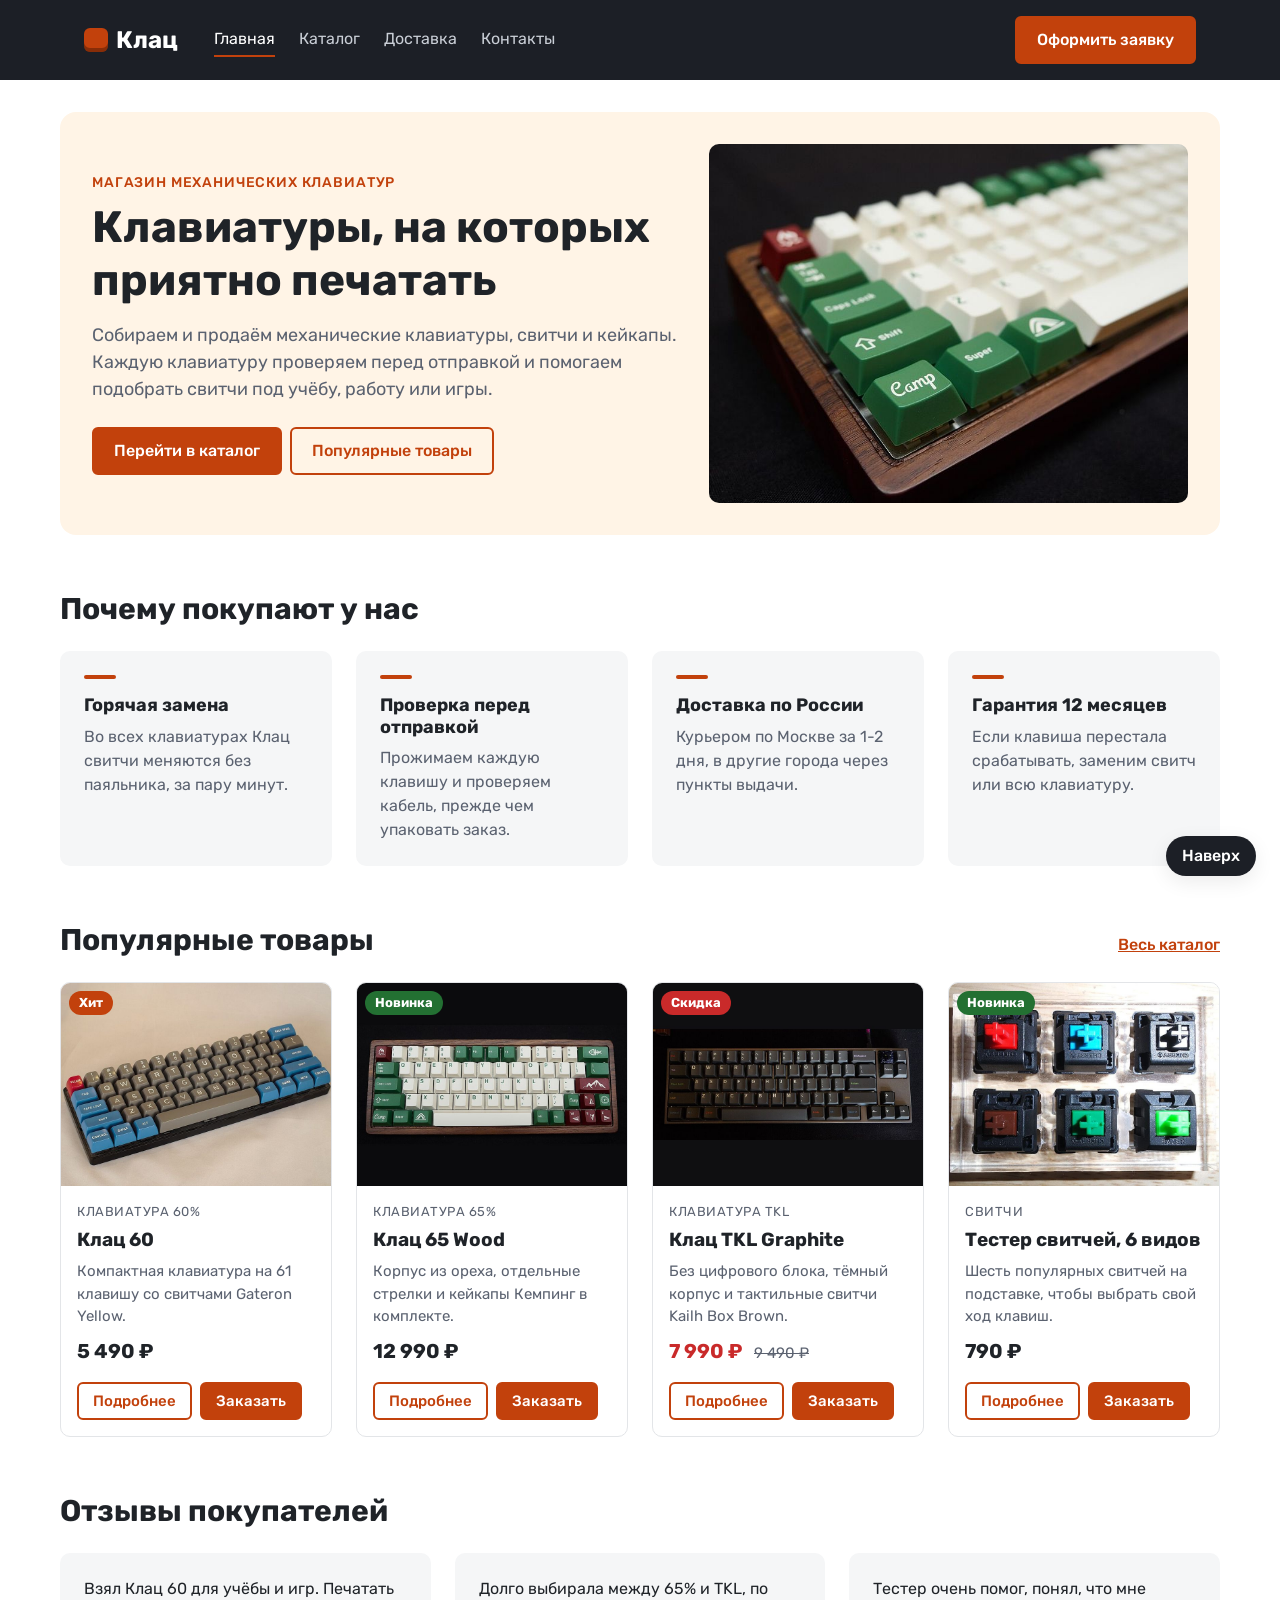
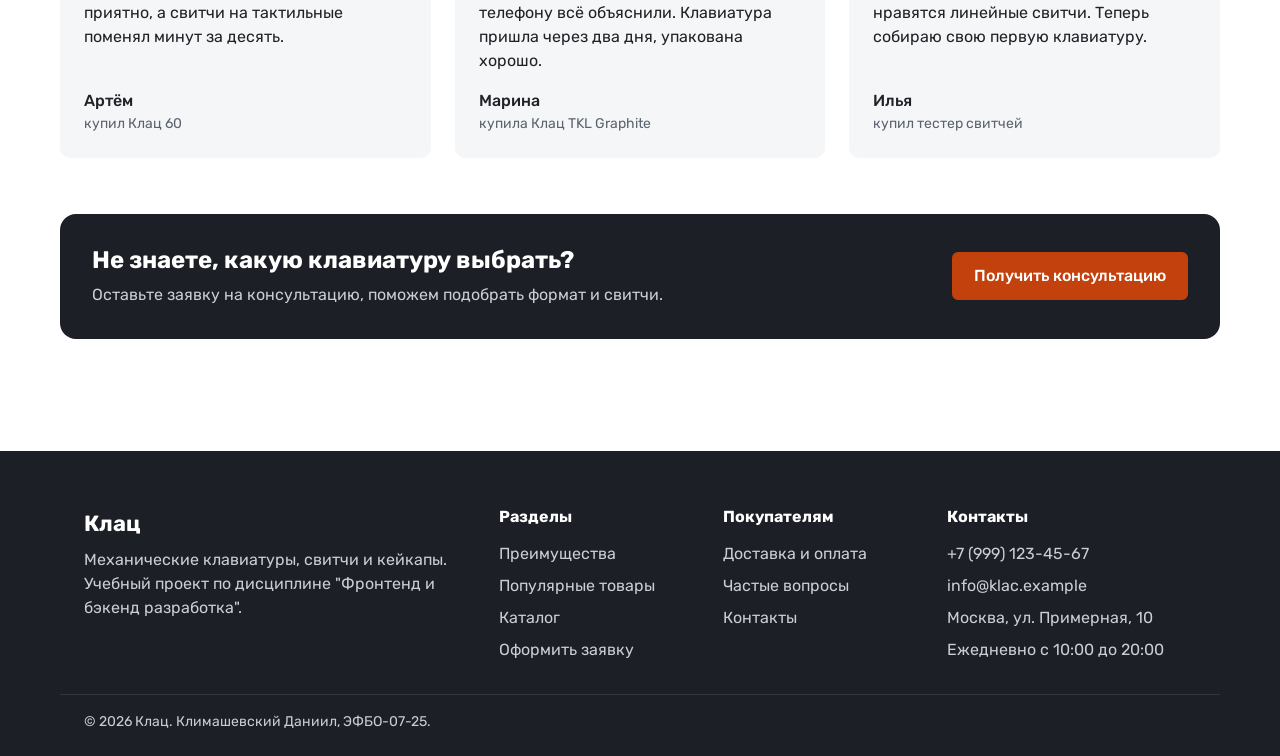
==== commit 62735f26: "fix: keep header in one row and add small screen styles" ====
--- a/index.html
+++ b/index.html
@@ -8,8 +8,8 @@
     <link rel="preconnect" href="https://fonts.googleapis.com">
     <link rel="preconnect" href="https://fonts.gstatic.com" crossorigin>
     <link rel="stylesheet" href="https://fonts.googleapis.com/css2?family=Rubik:wght@400;500;700&display=swap">
-    <link rel="stylesheet" href="css/style.css">
-    <script src="js/main.js" defer></script>
+    <link rel="stylesheet" href="css/style.css?v=2">
+    <script src="js/main.js?v=2" defer></script>
 </head>
 <body>
     <header class="site-header" id="top">
@@ -20,7 +20,7 @@
                 <ul class="site-nav__list">
                     <li class="site-nav__item"><a class="site-nav__link site-nav__link--active" href="index.html" aria-current="page">Главная</a></li>
                     <li class="site-nav__item"><a class="site-nav__link" href="catalog.html">Каталог</a></li>
-                    <li class="site-nav__item"><a class="site-nav__link" href="delivery.html">Доставка и оплата</a></li>
+                    <li class="site-nav__item"><a class="site-nav__link" href="delivery.html">Доставка</a></li>
                     <li class="site-nav__item"><a class="site-nav__link" href="contacts.html">Контакты</a></li>
                 </ul>
             </nav>
--- a/css/style.css
+++ b/css/style.css
@@ -237,15 +237,31 @@
     color: var(--color-white);
 }
 
+.site-header__logo,
+.site-header__button {
+    flex-shrink: 0;
+}
+
 .site-header__button {
     margin-left: auto;
+    white-space: nowrap;
+}
+
+/*
+Меню всегда в одну строку. Если на узком экране пункты не помещаются,
+их можно пролистать вбок внутри шапки, а сама страница не сдвигается.
+*/
+.site-nav {
+    min-width: 0;
+    overflow-x: auto;
+    scrollbar-width: none;
 }
 
 .site-nav__list {
     display: flex;
     gap: var(--space-lg);
     margin: 0;
-    padding: 0;
+    padding: 6px 4px;
     list-style: none;
 }
 
@@ -254,6 +270,7 @@
     padding: var(--space-xs) 0;
     color: var(--color-dark-text);
     text-decoration: none;
+    white-space: nowrap;
     border-bottom: 2px solid transparent;
 }
 
@@ -751,3 +768,620 @@
     gap: var(--space-sm);
     margin-top: var(--space-lg);
 }
+
+/* ===============================
+9. Внутренние страницы и каталог
+=============================== */
+
+.page-header {
+    max-width: var(--container-width);
+    margin: 0 auto var(--space-xl);
+}
+
+.page-header__title {
+    margin: 0 0 var(--space-sm);
+    font-size: 38px;
+}
+
+.page-header__text {
+    margin: 0;
+    color: var(--color-muted);
+}
+
+/*
+Хлебные крошки: разделитель "/" добавляется через ::after.
+*/
+.breadcrumbs__list {
+    display: flex;
+    flex-wrap: wrap;
+    gap: var(--space-sm);
+    margin: 0 0 var(--space-md);
+    padding: 0;
+    font-size: 14px;
+    color: var(--color-muted);
+    list-style: none;
+}
+
+.breadcrumbs__item:not(:last-child)::after {
+    content: "/";
+    margin-left: var(--space-sm);
+}
+
+.breadcrumbs__link {
+    color: var(--color-muted);
+}
+
+.breadcrumbs__link:hover {
+    color: var(--color-primary);
+}
+
+.categories {
+    max-width: var(--container-width);
+    margin: 0 auto var(--space-xl);
+}
+
+.categories__list {
+    display: flex;
+    flex-wrap: wrap;
+    gap: var(--space-sm);
+    margin: 0;
+    padding: 0;
+    list-style: none;
+}
+
+.categories__link {
+    display: inline-block;
+    padding: 6px 16px;
+    color: var(--color-text);
+    text-decoration: none;
+    border: 1px solid var(--color-border);
+    border-radius: 999px;
+}
+
+.categories__link:hover {
+    color: var(--color-primary);
+    border-color: var(--color-primary);
+}
+
+.categories__count {
+    color: var(--color-muted);
+}
+
+/*
+Каталог: слева фильтры фиксированной ширины, справа товары.
+*/
+.catalog {
+    display: grid;
+    grid-template-columns: 260px 1fr;
+    align-items: start;
+    gap: var(--space-xl);
+    max-width: var(--container-width);
+    margin: 0 auto;
+}
+
+/*
+Фильтры прилипают при прокрутке и остаются под шапкой.
+*/
+.catalog__filters {
+    position: sticky;
+    top: calc(var(--header-height) + var(--space-md));
+}
+
+.catalog__section {
+    margin-bottom: var(--space-xxl);
+}
+
+.catalog__title {
+    margin: 0 0 var(--space-md);
+    font-size: 26px;
+}
+
+.filters {
+    padding: var(--space-lg);
+    background-color: var(--color-surface);
+    border-radius: var(--radius-md);
+    accent-color: var(--color-primary);
+}
+
+.filters__title {
+    margin: 0 0 var(--space-md);
+    font-size: 20px;
+}
+
+.filters__group {
+    margin: 0 0 var(--space-md);
+    padding: 0;
+    border: none;
+}
+
+.filters__legend {
+    margin-bottom: var(--space-sm);
+    padding: 0;
+    font-weight: 500;
+}
+
+.filters__option {
+    display: flex;
+    align-items: center;
+    gap: var(--space-sm);
+    margin-bottom: var(--space-xs);
+    cursor: pointer;
+}
+
+.filters__price {
+    display: flex;
+    align-items: center;
+    gap: var(--space-sm);
+}
+
+.filters__price-label {
+    color: var(--color-muted);
+}
+
+.filters__input {
+    width: 100%;
+    min-width: 0;
+    padding: 6px 8px;
+    font: inherit;
+    border: 1px solid var(--color-border);
+    border-radius: var(--radius-sm);
+}
+
+.filters__input:hover {
+    border-color: var(--color-primary);
+}
+
+.filters__actions {
+    display: flex;
+    gap: var(--space-sm);
+    margin-top: var(--space-md);
+}
+
+/* ===============================
+10. Страница товара и таблицы
+=============================== */
+
+/*
+Карточка товара: галерея слева, описание справа.
+*/
+.product {
+    display: grid;
+    grid-template-columns: 1fr 1fr;
+    align-items: start;
+    gap: var(--space-xl);
+    max-width: var(--container-width);
+    margin: 0 auto var(--space-xxl);
+}
+
+.product__image {
+    display: block;
+    width: 100%;
+    height: auto;
+    border-radius: var(--radius-md);
+}
+
+.product__thumbs {
+    display: grid;
+    grid-template-columns: repeat(3, 1fr);
+    gap: var(--space-sm);
+    margin: var(--space-sm) 0 0;
+    padding: 0;
+    list-style: none;
+}
+
+.product__thumb {
+    display: block;
+    width: 100%;
+    height: auto;
+    border-radius: var(--radius-sm);
+}
+
+.product__category {
+    margin: var(--space-md) 0 var(--space-xs);
+    color: var(--color-muted);
+}
+
+.product__title {
+    margin: 0 0 var(--space-md);
+    font-size: 40px;
+}
+
+.product__price {
+    margin: 0 0 var(--space-xs);
+    font-size: 30px;
+    font-weight: 700;
+}
+
+.product__stock {
+    margin: 0 0 var(--space-md);
+    font-weight: 500;
+    color: var(--color-success);
+}
+
+.product__text {
+    margin: 0 0 var(--space-md);
+    color: var(--color-muted);
+}
+
+.product__features {
+    margin: 0 0 var(--space-lg);
+    padding-left: 20px;
+}
+
+.product__actions {
+    display: flex;
+    flex-wrap: wrap;
+    gap: var(--space-sm);
+}
+
+/*
+Ссылки на разделы страницы товара.
+*/
+.product-nav {
+    display: flex;
+    flex-wrap: wrap;
+    gap: var(--space-lg);
+    max-width: var(--container-width);
+    margin: 0 auto var(--space-xl);
+    padding-bottom: var(--space-sm);
+    border-bottom: 1px solid var(--color-border);
+}
+
+.product-nav__link {
+    font-weight: 500;
+    color: var(--color-text);
+    text-decoration: none;
+}
+
+.product-nav__link:hover {
+    color: var(--color-primary);
+}
+
+/*
+Характеристики и комплектации слева, блок доставки справа.
+*/
+.product-details {
+    display: grid;
+    grid-template-columns: minmax(0, 2fr) minmax(0, 1fr);
+    align-items: start;
+    gap: var(--space-xl);
+    max-width: var(--container-width);
+    margin: 0 auto;
+}
+
+.product-details .section {
+    margin-bottom: var(--space-xl);
+}
+
+.info-box {
+    padding: var(--space-lg);
+    background-color: var(--color-surface-accent);
+    border-radius: var(--radius-md);
+}
+
+.info-box__title {
+    margin: 0 0 var(--space-md);
+    font-size: 20px;
+}
+
+.info-box__list {
+    margin: 0 0 var(--space-md);
+    padding-left: 20px;
+}
+
+.info-box__text {
+    margin: 0;
+}
+
+/*
+Таблица характеристик, комплектаций и доставки.
+*/
+.info-table {
+    width: 100%;
+    border-collapse: collapse;
+    font-size: 15px;
+}
+
+.info-table__caption {
+    margin-bottom: var(--space-sm);
+    font-weight: 500;
+    color: var(--color-muted);
+    text-align: left;
+}
+
+.info-table__head {
+    padding: 12px 16px;
+    color: var(--color-white);
+    text-align: left;
+    background-color: var(--color-dark);
+}
+
+.info-table__name,
+.info-table__cell {
+    padding: 12px 16px;
+    text-align: left;
+    vertical-align: top;
+    border-bottom: 1px solid var(--color-border);
+}
+
+.info-table__name {
+    width: 40%;
+    font-weight: 500;
+}
+
+.info-table__row:nth-child(even) {
+    background-color: var(--color-surface);
+}
+
+.info-table__row:hover {
+    background-color: var(--color-surface-accent);
+}
+
+/* ===============================
+11. Страница заявки
+=============================== */
+
+.order {
+    display: grid;
+    grid-template-columns: minmax(0, 2fr) minmax(0, 1fr);
+    align-items: start;
+    gap: var(--space-xl);
+    max-width: var(--container-width);
+    margin: 0 auto;
+}
+
+.order__form {
+    padding: var(--space-xl);
+    border: 1px solid var(--color-border);
+    border-radius: var(--radius-lg);
+}
+
+.order__aside {
+    position: sticky;
+    top: calc(var(--header-height) + var(--space-md));
+}
+
+.order-form__group {
+    margin: 0 0 var(--space-lg);
+    padding: 0;
+    border: none;
+}
+
+.order-form__legend {
+    margin-bottom: var(--space-md);
+    padding: 0;
+    font-size: 20px;
+    font-weight: 700;
+}
+
+/*
+Два поля в одну строку.
+*/
+.order-form__row {
+    display: grid;
+    grid-template-columns: 1fr 1fr;
+    gap: var(--space-md);
+}
+
+.order-form__options {
+    display: flex;
+    flex-wrap: wrap;
+    gap: var(--space-sm);
+    margin: 0 0 var(--space-md);
+    padding: 0;
+    border: none;
+}
+
+.order-form__option {
+    display: flex;
+    align-items: center;
+    gap: var(--space-sm);
+    padding: 8px 14px;
+    border: 1px solid var(--color-border);
+    border-radius: var(--radius-sm);
+    cursor: pointer;
+}
+
+.order-form__option:hover {
+    border-color: var(--color-primary);
+}
+
+.steps {
+    margin: 0 0 var(--space-md);
+    padding-left: 20px;
+}
+
+.steps__item {
+    margin-bottom: var(--space-sm);
+}
+
+/* ===============================
+12. Контакты и доставка
+=============================== */
+
+.contacts {
+    display: grid;
+    grid-template-columns: repeat(3, 1fr);
+    gap: var(--space-lg);
+    max-width: var(--container-width);
+    margin: 0 auto var(--space-xxl);
+}
+
+.contacts__card {
+    padding: var(--space-lg);
+    background-color: var(--color-surface);
+    border-radius: var(--radius-md);
+}
+
+.contacts__title {
+    margin: 0 0 var(--space-md);
+    font-size: 20px;
+}
+
+.contacts__text {
+    margin: 0 0 var(--space-sm);
+}
+
+.faq__item {
+    margin-bottom: var(--space-sm);
+    border: 1px solid var(--color-border);
+    border-radius: var(--radius-md);
+}
+
+.faq__item[open] {
+    border-color: var(--color-primary);
+}
+
+.faq__question {
+    padding: var(--space-md) var(--space-lg);
+    font-weight: 500;
+    cursor: pointer;
+}
+
+.faq__question:hover {
+    color: var(--color-primary);
+}
+
+.faq__answer {
+    margin: 0;
+    padding: 0 var(--space-lg) var(--space-md);
+    color: var(--color-muted);
+}
+
+.payment {
+    display: grid;
+    grid-template-columns: repeat(3, 1fr);
+    gap: var(--space-lg);
+    margin: 0;
+    padding: 0;
+    list-style: none;
+}
+
+.payment__item {
+    padding: var(--space-lg);
+    background-color: var(--color-surface);
+    border-radius: var(--radius-md);
+}
+
+.payment__title {
+    margin: 0 0 var(--space-sm);
+    font-size: 18px;
+}
+
+.payment__text {
+    margin: 0;
+    color: var(--color-muted);
+}
+
+/* ===============================
+13. Небольшие экраны
+Полная адаптация будет в КР №3. Здесь только самое нужное:
+шапка остаётся в одну строку, колонки встают друг под другом
+и страница не уезжает вбок на телефоне.
+=============================== */
+
+@media (max-width: 900px) {
+    .site-header__inner {
+        gap: var(--space-md);
+        padding: var(--space-sm) var(--space-md);
+    }
+
+    .site-nav__list {
+        gap: var(--space-md);
+    }
+
+    .hero,
+    .catalog,
+    .product,
+    .product-details,
+    .order {
+        grid-template-columns: 1fr;
+    }
+
+    .advantages,
+    .site-footer__inner {
+        grid-template-columns: repeat(2, 1fr);
+    }
+
+    .reviews,
+    .contacts,
+    .payment {
+        grid-template-columns: 1fr;
+    }
+
+    .catalog__filters,
+    .order__aside {
+        position: static;
+    }
+
+    .promo {
+        flex-direction: column;
+        align-items: flex-start;
+    }
+}
+
+@media (max-width: 600px) {
+    main {
+        padding: var(--space-lg) var(--space-md) var(--space-xl);
+    }
+
+    .site-header__inner {
+        gap: var(--space-sm);
+        padding: var(--space-sm) 12px;
+    }
+
+    .site-header__logo {
+        font-size: 20px;
+    }
+
+    /*
+    На телефоне кнопка заявки есть в карточках и в подвале,
+    в шапке оставляем только логотип и меню.
+    */
+    .site-header__button {
+        display: none;
+    }
+
+    .site-nav__list {
+        gap: 12px;
+    }
+
+    .site-nav__link {
+        font-size: 14px;
+    }
+
+    .hero {
+        padding: var(--space-lg);
+    }
+
+    .hero__title,
+    .page-header__title,
+    .product__title {
+        font-size: 30px;
+    }
+
+    .advantages,
+    .site-footer__inner,
+    .order-form__row {
+        grid-template-columns: 1fr;
+    }
+
+    .order__form {
+        padding: var(--space-md);
+    }
+
+    .info-table {
+        font-size: 14px;
+    }
+
+    .info-table__head,
+    .info-table__name,
+    .info-table__cell {
+        padding: 8px 6px;
+    }
+
+    .to-top {
+        right: var(--space-md);
+        bottom: var(--space-md);
+    }
+}
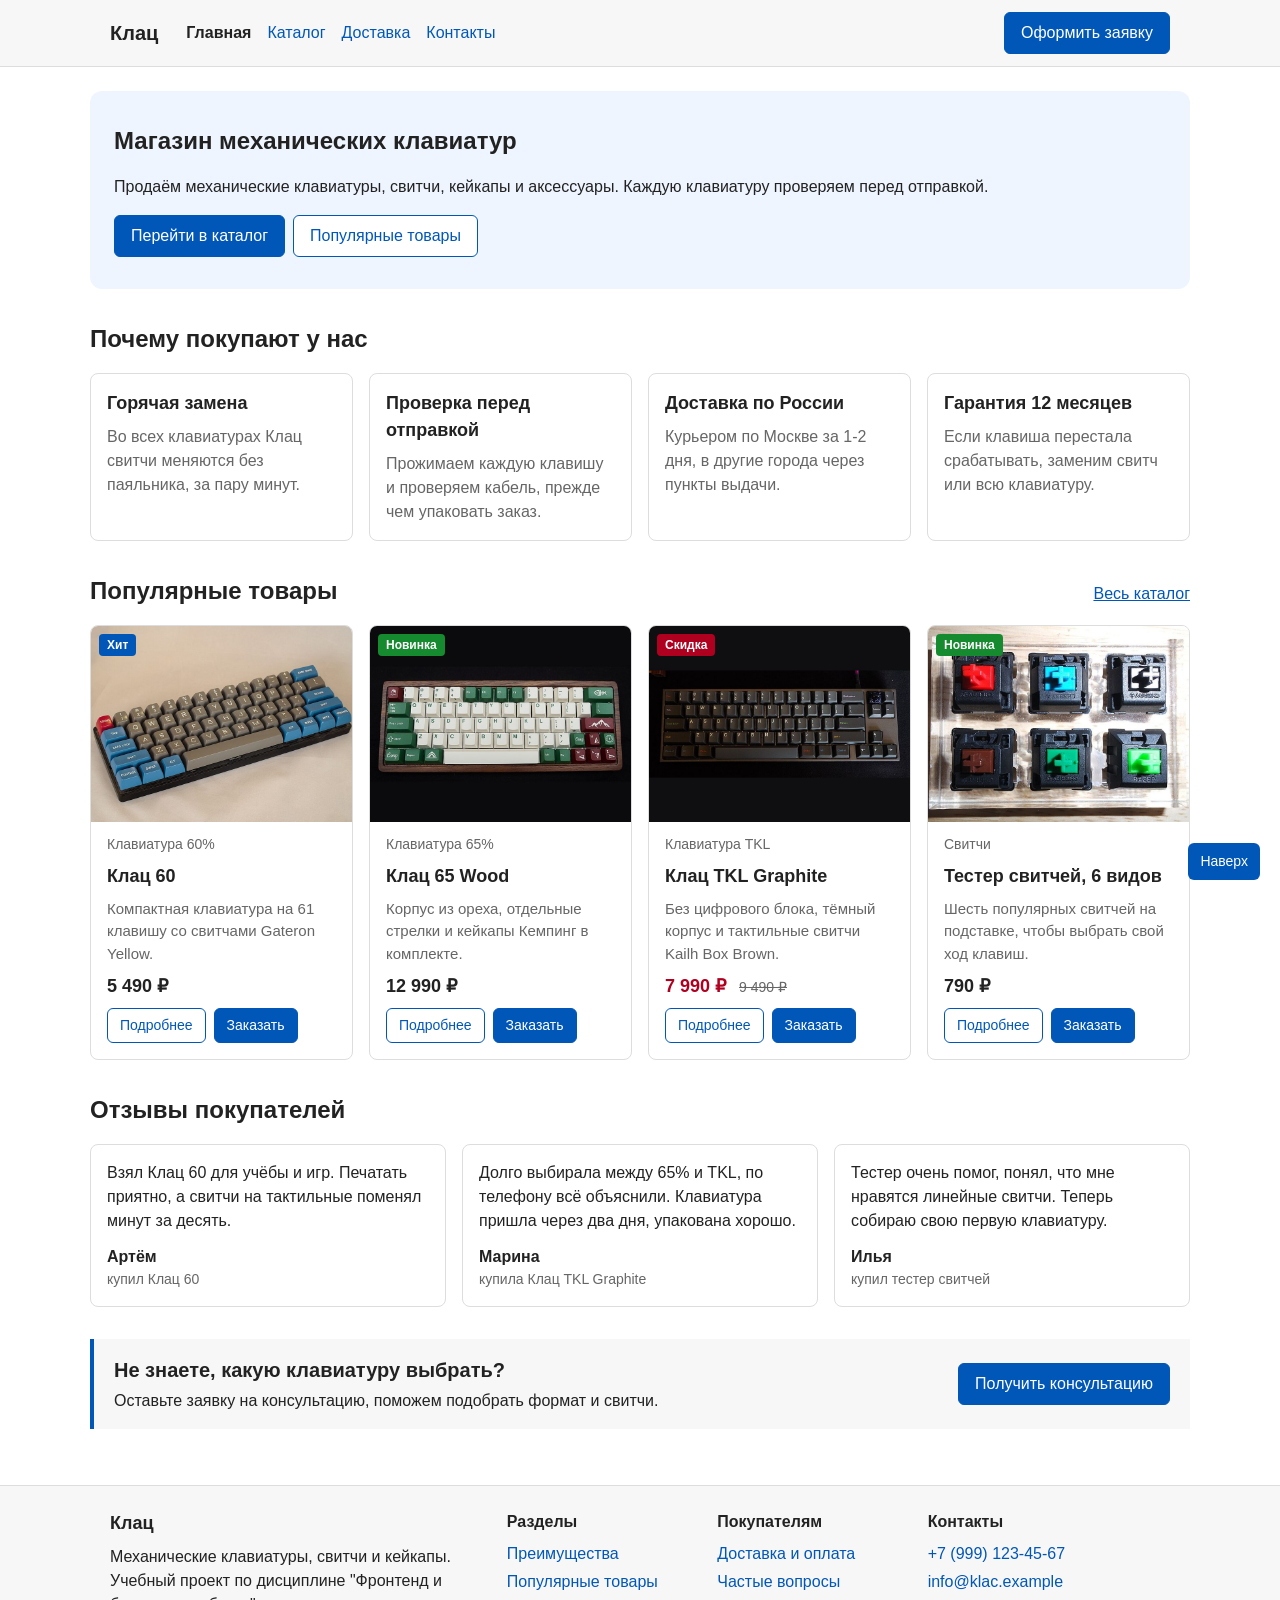
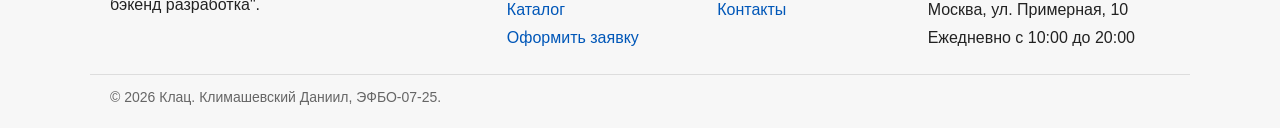
==== commit 52099497: "style: simplify design to blue and white" ====
--- a/index.html
+++ b/index.html
@@ -5,11 +5,8 @@
     <meta name="viewport" content="width=device-width, initial-scale=1.0">
     <meta name="description" content="Клац - учебный интернет-магазин механических клавиатур, свитчей и кейкапов.">
     <title>Клац | Магазин механических клавиатур</title>
-    <link rel="preconnect" href="https://fonts.googleapis.com">
-    <link rel="preconnect" href="https://fonts.gstatic.com" crossorigin>
-    <link rel="stylesheet" href="https://fonts.googleapis.com/css2?family=Rubik:wght@400;500;700&display=swap">
-    <link rel="stylesheet" href="css/style.css?v=2">
-    <script src="js/main.js?v=2" defer></script>
+    <link rel="stylesheet" href="css/style.css?v=3">
+    <script src="js/main.js?v=3" defer></script>
 </head>
 <body>
     <header class="site-header" id="top">
@@ -31,20 +28,15 @@
 
     <main>
         <section class="hero">
-            <div class="hero__content">
-                <p class="hero__label">Магазин механических клавиатур</p>
-                <h1 class="hero__title">Клавиатуры, на которых приятно печатать</h1>
-                <p class="hero__text">
-                    Собираем и продаём механические клавиатуры, свитчи и кейкапы.
-                    Каждую клавиатуру проверяем перед отправкой и помогаем подобрать
-                    свитчи под учёбу, работу или игры.
-                </p>
-                <div class="hero__actions">
-                    <a class="button" href="catalog.html">Перейти в каталог</a>
-                    <a class="button button--secondary" href="#popular">Популярные товары</a>
-                </div>
-            </div>
-            <img class="hero__image" src="images/hero-keyboard.jpg" width="800" height="600" alt="Механическая клавиатура в деревянном корпусе с зелёными и белыми кейкапами">
+            <h1 class="hero__title">Магазин механических клавиатур</h1>
+            <p class="hero__text">
+                Продаём механические клавиатуры, свитчи, кейкапы и аксессуары.
+                Каждую клавиатуру проверяем перед отправкой.
+            </p>
+            <div class="hero__actions">
+                <a class="button" href="catalog.html">Перейти в каталог</a>
+                <a class="button button--secondary" href="#popular">Популярные товары</a>
+            </div>
         </section>
 
         <section class="section" id="advantages">
--- a/css/style.css
+++ b/css/style.css
@@ -3,26 +3,19 @@
 =============================== */
 
 :root {
-    /* Основные цвета */
+    /* Основные цвета проекта */
     --color-bg: #ffffff;
-    --color-text: #1f2328;
-    --color-muted: #5b6270;
-    --color-primary: #c2410c;
-    --color-primary-dark: #9a3412;
-    --color-dark: #1c1f26;
-    --color-dark-text: #c9ced6;
-    --color-border: #e3e5e8;
-    --color-surface: #f5f6f7;
-    --color-surface-accent: #fff4e6;
-    --color-danger: #c92a2a;
-    --color-success: #2b8a3e;
-    --color-success-bg: #ebfbee;
+    --color-text: #222222;
+    --color-muted: #666666;
+    --color-primary: #0057b8;
+    --color-primary-dark: #003f86;
+    --color-border: #dddddd;
+    --color-surface: #f7f7f7;
+    --color-surface-accent: #eef5ff;
+    --color-danger: #b00020;
+    --color-success: #168a2f;
+    --color-success-bg: #eefaf0;
     --color-white: #ffffff;
-
-    /* Цвета бейджей */
-    --color-badge-hit: #c2410c;
-    --color-badge-new: #237032;
-    --color-badge-sale: #c92a2a;
 
     /* Отступы */
     --space-xs: 4px;
@@ -30,19 +23,15 @@
     --space-md: 16px;
     --space-lg: 24px;
     --space-xl: 32px;
-    --space-xxl: 56px;
 
     /* Скругления */
     --radius-sm: 6px;
-    --radius-md: 10px;
-    --radius-lg: 16px;
+    --radius-md: 8px;
+    --radius-lg: 12px;
 
     /* Размеры */
-    --container-width: 1160px;
-    --header-height: 72px;
-
-    /* Тень карточек */
-    --shadow: 0 6px 20px rgba(0, 0, 0, 0.08);
+    --container-width: 1100px;
+    --header-height: 64px;
 }
 
 /* ===============================
@@ -58,13 +47,12 @@
 иначе заголовок раздела прячется под ней.
 */
 html {
-    scroll-behavior: smooth;
     scroll-padding-top: calc(var(--header-height) + var(--space-md));
 }
 
 body {
     margin: 0;
-    font-family: "Rubik", Arial, sans-serif;
+    font-family: Arial, sans-serif;
     line-height: 1.5;
     color: var(--color-text);
     background-color: var(--color-bg);
@@ -74,14 +62,8 @@
     max-width: 100%;
 }
 
-h1,
-h2,
-h3 {
-    line-height: 1.2;
-}
-
 main {
-    padding: var(--space-xl) var(--space-lg) var(--space-xxl);
+    padding: var(--space-lg);
 }
 
 /* ===============================
@@ -97,8 +79,7 @@
 }
 
 /*
-Видимый фокус для всех интерактивных элементов
-при переходе клавишей Tab.
+Видимый фокус при переходе клавишей Tab.
 */
 a:focus-visible,
 button:focus-visible,
@@ -112,14 +93,12 @@
 
 .button {
     display: inline-block;
-    padding: 10px 20px;
+    padding: var(--space-sm) var(--space-md);
     font: inherit;
-    font-weight: 500;
     color: var(--color-white);
-    text-align: center;
     text-decoration: none;
     background-color: var(--color-primary);
-    border: 2px solid var(--color-primary);
+    border: 1px solid var(--color-primary);
     border-radius: var(--radius-sm);
     cursor: pointer;
 }
@@ -131,23 +110,21 @@
 .button:hover {
     color: var(--color-white);
     background-color: var(--color-primary-dark);
-    border-color: var(--color-primary-dark);
 }
 
 .button--secondary {
     color: var(--color-primary);
-    background-color: transparent;
+    background-color: var(--color-white);
 }
 
 .button--secondary:hover {
-    color: var(--color-white);
-    background-color: var(--color-primary);
-    border-color: var(--color-primary);
+    color: var(--color-primary-dark);
+    background-color: var(--color-surface-accent);
 }
 
 .button--small {
-    padding: 6px 14px;
-    font-size: 15px;
+    padding: 6px 12px;
+    font-size: 14px;
 }
 
 .button:disabled,
@@ -156,35 +133,30 @@
     cursor: not-allowed;
 }
 
-/*
-Отключённая кнопка не меняется при наведении.
-*/
 .button:disabled:hover,
 .button--disabled:hover {
+    background-color: var(--color-primary);
+}
+
+/*
+Бейдж товара: "Хит", "Новинка", "Скидка".
+*/
+.badge {
+    display: inline-block;
+    padding: 2px 8px;
+    font-size: 12px;
+    font-weight: bold;
     color: var(--color-white);
     background-color: var(--color-primary);
-    border-color: var(--color-primary);
-}
-
-/*
-Бейдж товара: "Хит", "Новинка", "Скидка".
-*/
-.badge {
-    display: inline-block;
-    padding: 2px 10px;
-    font-size: 13px;
-    font-weight: 700;
-    color: var(--color-white);
-    background-color: var(--color-badge-hit);
-    border-radius: 999px;
+    border-radius: 4px;
 }
 
 .badge--new {
-    background-color: var(--color-badge-new);
+    background-color: var(--color-success);
 }
 
 .badge--sale {
-    background-color: var(--color-badge-sale);
+    background-color: var(--color-danger);
 }
 
 /* ===============================
@@ -193,56 +165,39 @@
 
 /*
 Шапка прилипает к верху окна при прокрутке (sticky).
-z-index нужен, чтобы карточки с position: relative не наезжали на неё.
+z-index нужен, чтобы карточки не наезжали на неё.
 */
 .site-header {
     position: sticky;
     top: 0;
     z-index: 100;
-    background-color: var(--color-dark);
+    background-color: var(--color-surface);
+    border-bottom: 1px solid var(--color-border);
 }
 
 .site-header__inner {
     display: flex;
     align-items: center;
-    gap: var(--space-xl);
+    gap: var(--space-lg);
     max-width: var(--container-width);
     margin: 0 auto;
-    padding: var(--space-md) var(--space-lg);
+    padding: 12px 20px;
 }
 
 .site-header__logo {
-    display: flex;
-    align-items: center;
-    gap: var(--space-sm);
-    font-size: 24px;
-    font-weight: 700;
-    color: var(--color-white);
+    flex-shrink: 0;
+    font-size: 20px;
+    font-weight: bold;
+    color: var(--color-text);
     text-decoration: none;
 }
 
-/*
-Значок в виде клавиши перед названием магазина.
-*/
-.site-header__logo::before {
-    content: "";
-    width: 24px;
-    height: 24px;
-    background-color: var(--color-primary);
-    border-radius: var(--radius-sm);
-    box-shadow: inset 0 -4px 0 rgba(0, 0, 0, 0.3);
-}
-
 .site-header__logo:hover {
-    color: var(--color-white);
-}
-
-.site-header__logo,
+    color: var(--color-text);
+}
+
 .site-header__button {
     flex-shrink: 0;
-}
-
-.site-header__button {
     margin-left: auto;
     white-space: nowrap;
 }
@@ -259,67 +214,44 @@
 
 .site-nav__list {
     display: flex;
-    gap: var(--space-lg);
+    gap: var(--space-md);
     margin: 0;
     padding: 6px 4px;
     list-style: none;
 }
 
 .site-nav__link {
-    display: block;
-    padding: var(--space-xs) 0;
-    color: var(--color-dark-text);
+    white-space: nowrap;
     text-decoration: none;
-    white-space: nowrap;
-    border-bottom: 2px solid transparent;
 }
 
 .site-nav__link:hover {
-    color: var(--color-white);
+    text-decoration: underline;
 }
 
 .site-nav__link--active {
-    color: var(--color-white);
-    border-bottom-color: var(--color-primary);
+    font-weight: bold;
+    color: var(--color-text);
 }
 
 /* ===============================
 5. Блоки главной страницы
 =============================== */
 
-/*
-Hero-блок: текст слева, фото справа.
-*/
 .hero {
-    display: grid;
-    grid-template-columns: 1.1fr 0.9fr;
-    align-items: center;
-    gap: var(--space-xl);
-    max-width: var(--container-width);
-    margin: 0 auto var(--space-xxl);
-    padding: var(--space-xl);
+    max-width: var(--container-width);
+    margin: 0 auto var(--space-xl);
+    padding: var(--space-xl) var(--space-lg);
     background-color: var(--color-surface-accent);
     border-radius: var(--radius-lg);
 }
 
-.hero__label {
-    margin: 0 0 var(--space-sm);
-    font-size: 14px;
-    font-weight: 500;
-    color: var(--color-primary);
-    text-transform: uppercase;
-    letter-spacing: 0.06em;
-}
-
 .hero__title {
     margin: 0 0 var(--space-md);
-    font-size: 44px;
 }
 
 .hero__text {
-    margin: 0 0 var(--space-lg);
-    font-size: 18px;
-    color: var(--color-muted);
+    margin: 0 0 var(--space-md);
 }
 
 .hero__actions {
@@ -328,19 +260,12 @@
     gap: var(--space-sm);
 }
 
-.hero__image {
-    display: block;
-    width: 100%;
-    height: auto;
-    border-radius: var(--radius-md);
-}
-
 /*
 Общий блок для разделов страниц.
 */
 .section {
     max-width: var(--container-width);
-    margin: 0 auto var(--space-xxl);
+    margin: 0 auto var(--space-xl);
 }
 
 .section__header {
@@ -348,16 +273,11 @@
     align-items: baseline;
     justify-content: space-between;
     gap: var(--space-md);
-    margin-bottom: var(--space-lg);
+    margin-bottom: var(--space-md);
 }
 
 .section__title {
     margin: 0;
-    font-size: 30px;
-}
-
-.section__link {
-    font-weight: 500;
 }
 
 /*
@@ -366,29 +286,16 @@
 .advantages {
     display: grid;
     grid-template-columns: repeat(4, 1fr);
-    gap: var(--space-lg);
+    gap: var(--space-md);
     margin: 0;
     padding: 0;
     list-style: none;
 }
 
 .advantages__item {
-    padding: var(--space-lg);
-    background-color: var(--color-surface);
+    padding: var(--space-md);
+    border: 1px solid var(--color-border);
     border-radius: var(--radius-md);
-}
-
-/*
-Короткая цветная полоска над заголовком преимущества.
-*/
-.advantages__item::before {
-    content: "";
-    display: block;
-    width: 32px;
-    height: 4px;
-    margin-bottom: var(--space-md);
-    background-color: var(--color-primary);
-    border-radius: 2px;
 }
 
 .advantages__title {
@@ -404,7 +311,7 @@
 .reviews {
     display: grid;
     grid-template-columns: repeat(3, 1fr);
-    gap: var(--space-lg);
+    gap: var(--space-md);
     margin: 0;
     padding: 0;
     list-style: none;
@@ -413,11 +320,11 @@
 .review {
     display: flex;
     flex-direction: column;
-    gap: var(--space-md);
+    gap: 12px;
     height: 100%;
     margin: 0;
-    padding: var(--space-lg);
-    background-color: var(--color-surface);
+    padding: var(--space-md);
+    border: 1px solid var(--color-border);
     border-radius: var(--radius-md);
 }
 
@@ -427,41 +334,38 @@
 }
 
 .review__author {
-    font-weight: 500;
+    font-weight: bold;
 }
 
 .review__product {
     display: block;
     font-size: 14px;
-    font-weight: 400;
-    color: var(--color-muted);
-}
-
-/*
-Тёмный блок с призывом оставить заявку.
-Используется на главной и на внутренних страницах.
+    font-weight: normal;
+    color: var(--color-muted);
+}
+
+/*
+Дополнительный блок с призывом оставить заявку.
 */
 .promo {
     display: flex;
     align-items: center;
     justify-content: space-between;
-    gap: var(--space-lg);
-    max-width: var(--container-width);
-    margin: 0 auto var(--space-xxl);
-    padding: var(--space-xl);
-    color: var(--color-white);
-    background-color: var(--color-dark);
-    border-radius: var(--radius-lg);
+    gap: var(--space-md);
+    max-width: var(--container-width);
+    margin: 0 auto var(--space-xl);
+    padding: var(--space-md) 20px;
+    background-color: var(--color-surface);
+    border-left: 4px solid var(--color-primary);
 }
 
 .promo__title {
-    margin: 0 0 var(--space-sm);
-    font-size: 24px;
+    margin: 0 0 var(--space-xs);
+    font-size: 20px;
 }
 
 .promo__text {
     margin: 0;
-    color: var(--color-dark-text);
 }
 
 .promo__button {
@@ -469,11 +373,10 @@
 }
 
 .success-message {
-    margin: 0 0 var(--space-lg);
+    margin: 0 0 var(--space-md);
     padding: var(--space-md);
     background-color: var(--color-success-bg);
     border-left: 4px solid var(--color-success);
-    border-radius: var(--radius-sm);
 }
 
 /* ===============================
@@ -482,12 +385,12 @@
 
 /*
 Сетка карточек: колонок столько, сколько поместится
-при ширине карточки не меньше 240px.
+при ширине карточки не меньше 230px.
 */
 .product-grid {
     display: grid;
-    grid-template-columns: repeat(auto-fill, minmax(240px, 1fr));
-    gap: var(--space-lg);
+    grid-template-columns: repeat(auto-fill, minmax(230px, 1fr));
+    gap: var(--space-md);
 }
 
 /*
@@ -506,7 +409,6 @@
 
 .product-card:hover {
     border-color: var(--color-primary);
-    box-shadow: var(--shadow);
 }
 
 .product-card__badge {
@@ -522,7 +424,6 @@
     height: auto;
     aspect-ratio: 4 / 3;
     object-fit: cover;
-    background-color: var(--color-surface);
 }
 
 .product-card__body {
@@ -530,20 +431,18 @@
     flex-grow: 1;
     flex-direction: column;
     gap: var(--space-sm);
-    padding: var(--space-md);
+    padding: 12px var(--space-md) var(--space-md);
 }
 
 .product-card__category {
     margin: 0;
-    font-size: 13px;
-    color: var(--color-muted);
-    text-transform: uppercase;
-    letter-spacing: 0.04em;
+    font-size: 14px;
+    color: var(--color-muted);
 }
 
 .product-card__title {
     margin: 0;
-    font-size: 19px;
+    font-size: 18px;
 }
 
 .product-card__link {
@@ -553,6 +452,7 @@
 
 .product-card__link:hover {
     color: var(--color-primary);
+    text-decoration: underline;
 }
 
 .product-card__description {
@@ -564,14 +464,14 @@
 
 .product-card__price {
     margin: 0;
-    font-size: 20px;
-    font-weight: 700;
+    font-size: 18px;
+    font-weight: bold;
 }
 
 .product-card__old-price {
     margin-left: var(--space-sm);
-    font-size: 15px;
-    font-weight: 400;
+    font-size: 14px;
+    font-weight: normal;
     color: var(--color-muted);
 }
 
@@ -579,7 +479,6 @@
     display: flex;
     flex-wrap: wrap;
     gap: var(--space-sm);
-    margin-top: var(--space-sm);
 }
 
 /*
@@ -598,87 +497,84 @@
 =============================== */
 
 .site-footer {
-    color: var(--color-dark-text);
-    background-color: var(--color-dark);
+    background-color: var(--color-surface);
+    border-top: 1px solid var(--color-border);
 }
 
 .site-footer__inner {
     display: grid;
     grid-template-columns: 2fr 1fr 1fr 1.3fr;
-    gap: var(--space-xl);
+    gap: var(--space-lg);
     max-width: var(--container-width);
     margin: 0 auto;
-    padding: var(--space-xxl) var(--space-lg) var(--space-xl);
+    padding: var(--space-lg) 20px;
 }
 
 .site-footer__logo {
-    font-size: 22px;
-    font-weight: 700;
+    font-size: 18px;
+    font-weight: bold;
+    color: var(--color-text);
+    text-decoration: none;
+}
+
+.site-footer__logo:hover {
+    color: var(--color-text);
+}
+
+.site-footer__text {
+    margin: var(--space-sm) 0 0;
+}
+
+.site-footer__title {
+    margin: 0 0 var(--space-sm);
+    font-size: 16px;
+}
+
+.site-footer__list {
+    display: flex;
+    flex-direction: column;
+    gap: var(--space-xs);
+    margin: 0;
+    padding: 0;
+    list-style: none;
+}
+
+.site-footer__link {
+    text-decoration: none;
+}
+
+.site-footer__link:hover {
+    text-decoration: underline;
+}
+
+.site-footer__copy {
+    max-width: var(--container-width);
+    margin: 0 auto;
+    padding: 12px 20px 20px;
+    font-size: 14px;
+    color: var(--color-muted);
+    border-top: 1px solid var(--color-border);
+}
+
+/*
+Кнопка "Наверх" закреплена в правом нижнем углу окна.
+*/
+.to-top {
+    position: fixed;
+    right: 20px;
+    bottom: 20px;
+    z-index: 50;
+    padding: var(--space-sm) 12px;
+    font-size: 14px;
     color: var(--color-white);
     text-decoration: none;
-}
-
-.site-footer__logo:hover {
-    color: var(--color-white);
-}
-
-.site-footer__text {
-    margin: var(--space-sm) 0 0;
-}
-
-.site-footer__title {
-    margin: 0 0 var(--space-md);
-    font-size: 16px;
-    color: var(--color-white);
-}
-
-.site-footer__list {
-    display: flex;
-    flex-direction: column;
-    gap: var(--space-sm);
-    margin: 0;
-    padding: 0;
-    list-style: none;
-}
-
-.site-footer__link {
-    color: var(--color-dark-text);
-    text-decoration: none;
-}
-
-.site-footer__link:hover {
-    color: var(--color-white);
-    text-decoration: underline;
-}
-
-.site-footer__copy {
-    max-width: var(--container-width);
-    margin: 0 auto;
-    padding: var(--space-md) var(--space-lg) var(--space-lg);
-    font-size: 14px;
-    border-top: 1px solid rgba(255, 255, 255, 0.1);
-}
-
-/*
-Кнопка "Наверх" закреплена в правом нижнем углу окна.
-*/
-.to-top {
-    position: fixed;
-    right: var(--space-lg);
-    bottom: var(--space-lg);
-    z-index: 50;
-    padding: var(--space-sm) var(--space-md);
-    font-weight: 500;
-    color: var(--color-white);
-    text-decoration: none;
-    background-color: var(--color-dark);
-    border-radius: 999px;
-    box-shadow: var(--shadow);
+    background-color: var(--color-primary);
+    border-radius: var(--radius-sm);
 }
 
 .to-top:hover {
     color: var(--color-white);
-    background-color: var(--color-primary);
+    background-color: var(--color-primary-dark);
 }
 
 /* ===============================
@@ -687,13 +583,13 @@
 
 .order-dialog {
     width: min(100% - 32px, 560px);
-    padding: var(--space-xl);
+    padding: var(--space-lg);
     border: none;
     border-radius: var(--radius-lg);
 }
 
 .order-dialog::backdrop {
-    background-color: rgba(0, 0, 0, 0.6);
+    background-color: rgba(0, 0, 0, 0.5);
 }
 
 .order-dialog__title {
@@ -701,18 +597,15 @@
 }
 
 .order-dialog__text {
-    margin: 0 0 var(--space-lg);
+    margin: 0 0 var(--space-md);
     color: var(--color-muted);
 }
 
 .order-dialog__product {
-    font-weight: 500;
+    font-weight: bold;
     color: var(--color-text);
 }
 
-/*
-accent-color красит галочки и радиокнопки в цвет сайта.
-*/
 .order-form {
     accent-color: var(--color-primary);
 }
@@ -724,15 +617,12 @@
 .order-form__label {
     display: block;
     margin-bottom: var(--space-xs);
-    font-weight: 500;
 }
 
 .order-form__input {
     width: 100%;
     padding: 10px 12px;
     font: inherit;
-    color: var(--color-text);
-    background-color: var(--color-bg);
     border: 1px solid var(--color-border);
     border-radius: var(--radius-sm);
 }
@@ -743,7 +633,6 @@
 
 /*
 Подсветка ошибочных полей, aria-invalid добавляется в js/main.js.
-После перехода на БЭМ хватает класса поля, перебивать больше ничего не нужно.
 */
 .order-form__input[aria-invalid="true"] {
     border-color: var(--color-danger);
@@ -765,38 +654,82 @@
 .order-form__actions {
     display: flex;
     flex-wrap: wrap;
-    gap: var(--space-sm);
-    margin-top: var(--space-lg);
-}
-
-/* ===============================
-9. Внутренние страницы и каталог
-=============================== */
-
-.page-header {
-    max-width: var(--container-width);
-    margin: 0 auto var(--space-xl);
-}
-
-.page-header__title {
-    margin: 0 0 var(--space-sm);
-    font-size: 38px;
-}
-
-.page-header__text {
-    margin: 0;
-    color: var(--color-muted);
-}
-
-/*
-Хлебные крошки: разделитель "/" добавляется через ::after.
-*/
-.breadcrumbs__list {
+    gap: 12px;
+    margin-top: 20px;
+}
+
+.order-form__group {
+    margin: 0 0 20px;
+    padding: 0;
+    border: none;
+}
+
+.order-form__legend {
+    margin-bottom: 12px;
+    padding: 0;
+    font-size: 18px;
+    font-weight: bold;
+}
+
+/*
+Два поля в одну строку.
+*/
+.order-form__row {
+    display: grid;
+    grid-template-columns: 1fr 1fr;
+    gap: var(--space-md);
+}
+
+.order-form__options {
     display: flex;
     flex-wrap: wrap;
     gap: var(--space-sm);
     margin: 0 0 var(--space-md);
     padding: 0;
+    border: none;
+}
+
+.order-form__option {
+    display: flex;
+    align-items: center;
+    gap: 6px;
+    padding: 6px 12px;
+    border: 1px solid var(--color-border);
+    border-radius: var(--radius-sm);
+    cursor: pointer;
+}
+
+.order-form__option:hover {
+    border-color: var(--color-primary);
+}
+
+/* ===============================
+9. Внутренние страницы и каталог
+=============================== */
+
+.page-header {
+    max-width: var(--container-width);
+    margin: 0 auto var(--space-lg);
+}
+
+.page-header__title {
+    margin: 0 0 var(--space-sm);
+}
+
+.page-header__text {
+    margin: 0;
+    color: var(--color-muted);
+}
+
+/*
+Хлебные крошки: разделитель "/" добавляется через ::after.
+*/
+.breadcrumbs__list {
+    display: flex;
+    flex-wrap: wrap;
+    gap: var(--space-sm);
+    margin: 0 0 12px;
+    padding: 0;
     font-size: 14px;
     color: var(--color-muted);
     list-style: none;
@@ -807,17 +740,9 @@
     margin-left: var(--space-sm);
 }
 
-.breadcrumbs__link {
-    color: var(--color-muted);
-}
-
-.breadcrumbs__link:hover {
-    color: var(--color-primary);
-}
-
 .categories {
     max-width: var(--container-width);
-    margin: 0 auto var(--space-xl);
+    margin: 0 auto var(--space-lg);
 }
 
 .categories__list {
@@ -831,15 +756,14 @@
 
 .categories__link {
     display: inline-block;
-    padding: 6px 16px;
-    color: var(--color-text);
+    padding: var(--space-xs) 12px;
     text-decoration: none;
     border: 1px solid var(--color-border);
-    border-radius: 999px;
+    border-radius: var(--radius-sm);
 }
 
 .categories__link:hover {
-    color: var(--color-primary);
+    background-color: var(--color-surface-accent);
     border-color: var(--color-primary);
 }
 
@@ -848,13 +772,13 @@
 }
 
 /*
-Каталог: слева фильтры фиксированной ширины, справа товары.
+Каталог: слева фильтры, справа товары.
 */
 .catalog {
     display: grid;
-    grid-template-columns: 260px 1fr;
+    grid-template-columns: 240px 1fr;
     align-items: start;
-    gap: var(--space-xl);
+    gap: var(--space-lg);
     max-width: var(--container-width);
     margin: 0 auto;
 }
@@ -868,42 +792,42 @@
 }
 
 .catalog__section {
-    margin-bottom: var(--space-xxl);
+    margin-bottom: var(--space-xl);
 }
 
 .catalog__title {
-    margin: 0 0 var(--space-md);
-    font-size: 26px;
+    margin: 0 0 12px;
 }
 
 .filters {
-    padding: var(--space-lg);
+    padding: var(--space-md);
     background-color: var(--color-surface);
+    border: 1px solid var(--color-border);
     border-radius: var(--radius-md);
     accent-color: var(--color-primary);
 }
 
 .filters__title {
-    margin: 0 0 var(--space-md);
-    font-size: 20px;
+    margin: 0 0 12px;
+    font-size: 18px;
 }
 
 .filters__group {
-    margin: 0 0 var(--space-md);
+    margin: 0 0 12px;
     padding: 0;
     border: none;
 }
 
 .filters__legend {
-    margin-bottom: var(--space-sm);
+    margin-bottom: 6px;
     padding: 0;
-    font-weight: 500;
+    font-weight: bold;
 }
 
 .filters__option {
     display: flex;
     align-items: center;
-    gap: var(--space-sm);
+    gap: 6px;
     margin-bottom: var(--space-xs);
     cursor: pointer;
 }
@@ -911,7 +835,7 @@
 .filters__price {
     display: flex;
     align-items: center;
-    gap: var(--space-sm);
+    gap: 6px;
 }
 
 .filters__price-label {
@@ -921,7 +845,7 @@
 .filters__input {
     width: 100%;
     min-width: 0;
-    padding: 6px 8px;
+    padding: 6px;
     font: inherit;
     border: 1px solid var(--color-border);
     border-radius: var(--radius-sm);
@@ -934,7 +858,7 @@
 .filters__actions {
     display: flex;
     gap: var(--space-sm);
-    margin-top: var(--space-md);
+    margin-top: 12px;
 }
 
 /* ===============================
@@ -942,7 +866,7 @@
 =============================== */
 
 /*
-Карточка товара: галерея слева, описание справа.
+Карточка товара: фото слева, описание справа.
 */
 .product {
     display: grid;
@@ -950,7 +874,7 @@
     align-items: start;
     gap: var(--space-xl);
     max-width: var(--container-width);
-    margin: 0 auto var(--space-xxl);
+    margin: 0 auto var(--space-xl);
 }
 
 .product__image {
@@ -977,34 +901,31 @@
 }
 
 .product__category {
-    margin: var(--space-md) 0 var(--space-xs);
+    margin: 12px 0 var(--space-xs);
     color: var(--color-muted);
 }
 
 .product__title {
-    margin: 0 0 var(--space-md);
-    font-size: 40px;
+    margin: 0 0 12px;
 }
 
 .product__price {
     margin: 0 0 var(--space-xs);
-    font-size: 30px;
-    font-weight: 700;
+    font-size: 26px;
+    font-weight: bold;
 }
 
 .product__stock {
+    margin: 0 0 12px;
+    color: var(--color-success);
+}
+
+.product__text {
+    margin: 0 0 12px;
+}
+
+.product__features {
     margin: 0 0 var(--space-md);
-    font-weight: 500;
-    color: var(--color-success);
-}
-
-.product__text {
-    margin: 0 0 var(--space-md);
-    color: var(--color-muted);
-}
-
-.product__features {
-    margin: 0 0 var(--space-lg);
     padding-left: 20px;
 }
 
@@ -1020,52 +941,38 @@
 .product-nav {
     display: flex;
     flex-wrap: wrap;
-    gap: var(--space-lg);
-    max-width: var(--container-width);
-    margin: 0 auto var(--space-xl);
+    gap: var(--space-md);
+    max-width: var(--container-width);
+    margin: 0 auto var(--space-lg);
     padding-bottom: var(--space-sm);
     border-bottom: 1px solid var(--color-border);
 }
 
-.product-nav__link {
-    font-weight: 500;
-    color: var(--color-text);
-    text-decoration: none;
-}
-
-.product-nav__link:hover {
-    color: var(--color-primary);
-}
-
-/*
-Характеристики и комплектации слева, блок доставки справа.
+/*
+Таблицы слева, блок доставки справа.
 */
 .product-details {
     display: grid;
     grid-template-columns: minmax(0, 2fr) minmax(0, 1fr);
     align-items: start;
-    gap: var(--space-xl);
+    gap: var(--space-lg);
     max-width: var(--container-width);
     margin: 0 auto;
 }
 
-.product-details .section {
-    margin-bottom: var(--space-xl);
-}
-
 .info-box {
-    padding: var(--space-lg);
-    background-color: var(--color-surface-accent);
-    border-radius: var(--radius-md);
+    padding: var(--space-md) 20px;
+    background-color: var(--color-surface);
+    border-left: 4px solid var(--color-primary);
 }
 
 .info-box__title {
-    margin: 0 0 var(--space-md);
-    font-size: 20px;
+    margin: 0 0 var(--space-sm);
+    font-size: 18px;
 }
 
 .info-box__list {
-    margin: 0 0 var(--space-md);
+    margin: 0 0 12px;
     padding-left: 20px;
 }
 
@@ -1079,26 +986,24 @@
 .info-table {
     width: 100%;
     border-collapse: collapse;
-    font-size: 15px;
 }
 
 .info-table__caption {
     margin-bottom: var(--space-sm);
-    font-weight: 500;
     color: var(--color-muted);
     text-align: left;
 }
 
 .info-table__head {
-    padding: 12px 16px;
-    color: var(--color-white);
+    padding: 10px 12px;
     text-align: left;
-    background-color: var(--color-dark);
+    background-color: var(--color-surface-accent);
+    border-bottom: 2px solid var(--color-primary);
 }
 
 .info-table__name,
 .info-table__cell {
-    padding: 12px 16px;
+    padding: 10px 12px;
     text-align: left;
     vertical-align: top;
     border-bottom: 1px solid var(--color-border);
@@ -1106,15 +1011,10 @@
 
 .info-table__name {
     width: 40%;
-    font-weight: 500;
-}
-
-.info-table__row:nth-child(even) {
+}
+
+.info-table__row:hover {
     background-color: var(--color-surface);
-}
-
-.info-table__row:hover {
-    background-color: var(--color-surface-accent);
 }
 
 /* ===============================
@@ -1125,15 +1025,15 @@
     display: grid;
     grid-template-columns: minmax(0, 2fr) minmax(0, 1fr);
     align-items: start;
-    gap: var(--space-xl);
+    gap: var(--space-lg);
     max-width: var(--container-width);
     margin: 0 auto;
 }
 
 .order__form {
-    padding: var(--space-xl);
+    padding: var(--space-lg);
     border: 1px solid var(--color-border);
-    border-radius: var(--radius-lg);
+    border-radius: var(--radius-md);
 }
 
 .order__aside {
@@ -1141,58 +1041,13 @@
     top: calc(var(--header-height) + var(--space-md));
 }
 
-.order-form__group {
-    margin: 0 0 var(--space-lg);
-    padding: 0;
-    border: none;
-}
-
-.order-form__legend {
-    margin-bottom: var(--space-md);
-    padding: 0;
-    font-size: 20px;
-    font-weight: 700;
-}
-
-/*
-Два поля в одну строку.
-*/
-.order-form__row {
-    display: grid;
-    grid-template-columns: 1fr 1fr;
-    gap: var(--space-md);
-}
-
-.order-form__options {
-    display: flex;
-    flex-wrap: wrap;
-    gap: var(--space-sm);
-    margin: 0 0 var(--space-md);
-    padding: 0;
-    border: none;
-}
-
-.order-form__option {
-    display: flex;
-    align-items: center;
-    gap: var(--space-sm);
-    padding: 8px 14px;
-    border: 1px solid var(--color-border);
-    border-radius: var(--radius-sm);
-    cursor: pointer;
-}
-
-.order-form__option:hover {
-    border-color: var(--color-primary);
-}
-
 .steps {
-    margin: 0 0 var(--space-md);
+    margin: 0 0 12px;
     padding-left: 20px;
 }
 
 .steps__item {
-    margin-bottom: var(--space-sm);
+    margin-bottom: 6px;
 }
 
 /* ===============================
@@ -1202,24 +1057,24 @@
 .contacts {
     display: grid;
     grid-template-columns: repeat(3, 1fr);
-    gap: var(--space-lg);
-    max-width: var(--container-width);
-    margin: 0 auto var(--space-xxl);
+    gap: var(--space-md);
+    max-width: var(--container-width);
+    margin: 0 auto var(--space-xl);
 }
 
 .contacts__card {
-    padding: var(--space-lg);
-    background-color: var(--color-surface);
+    padding: var(--space-md);
+    border: 1px solid var(--color-border);
     border-radius: var(--radius-md);
 }
 
 .contacts__title {
-    margin: 0 0 var(--space-md);
-    font-size: 20px;
+    margin: 0 0 var(--space-sm);
+    font-size: 18px;
 }
 
 .contacts__text {
-    margin: 0 0 var(--space-sm);
+    margin: 0 0 6px;
 }
 
 .faq__item {
@@ -1233,8 +1088,8 @@
 }
 
 .faq__question {
-    padding: var(--space-md) var(--space-lg);
-    font-weight: 500;
+    padding: 12px var(--space-md);
+    font-weight: bold;
     cursor: pointer;
 }
 
@@ -1244,27 +1099,26 @@
 
 .faq__answer {
     margin: 0;
-    padding: 0 var(--space-lg) var(--space-md);
-    color: var(--color-muted);
+    padding: 0 var(--space-md) 12px;
 }
 
 .payment {
     display: grid;
     grid-template-columns: repeat(3, 1fr);
-    gap: var(--space-lg);
+    gap: var(--space-md);
     margin: 0;
     padding: 0;
     list-style: none;
 }
 
 .payment__item {
-    padding: var(--space-lg);
-    background-color: var(--color-surface);
+    padding: var(--space-md);
+    border: 1px solid var(--color-border);
     border-radius: var(--radius-md);
 }
 
 .payment__title {
-    margin: 0 0 var(--space-sm);
+    margin: 0 0 6px;
     font-size: 18px;
 }
 
@@ -1281,16 +1135,6 @@
 =============================== */
 
 @media (max-width: 900px) {
-    .site-header__inner {
-        gap: var(--space-md);
-        padding: var(--space-sm) var(--space-md);
-    }
-
-    .site-nav__list {
-        gap: var(--space-md);
-    }
-
-    .hero,
     .catalog,
     .product,
     .product-details,
@@ -1322,16 +1166,12 @@
 
 @media (max-width: 600px) {
     main {
-        padding: var(--space-lg) var(--space-md) var(--space-xl);
+        padding: var(--space-md);
     }
 
     .site-header__inner {
-        gap: var(--space-sm);
+        gap: 12px;
         padding: var(--space-sm) 12px;
-    }
-
-    .site-header__logo {
-        font-size: 20px;
     }
 
     /*
@@ -1346,20 +1186,6 @@
         gap: 12px;
     }
 
-    .site-nav__link {
-        font-size: 14px;
-    }
-
-    .hero {
-        padding: var(--space-lg);
-    }
-
-    .hero__title,
-    .page-header__title,
-    .product__title {
-        font-size: 30px;
-    }
-
     .advantages,
     .site-footer__inner,
     .order-form__row {
@@ -1379,9 +1205,4 @@
     .info-table__cell {
         padding: 8px 6px;
     }
-
-    .to-top {
-        right: var(--space-md);
-        bottom: var(--space-md);
-    }
-}
+}
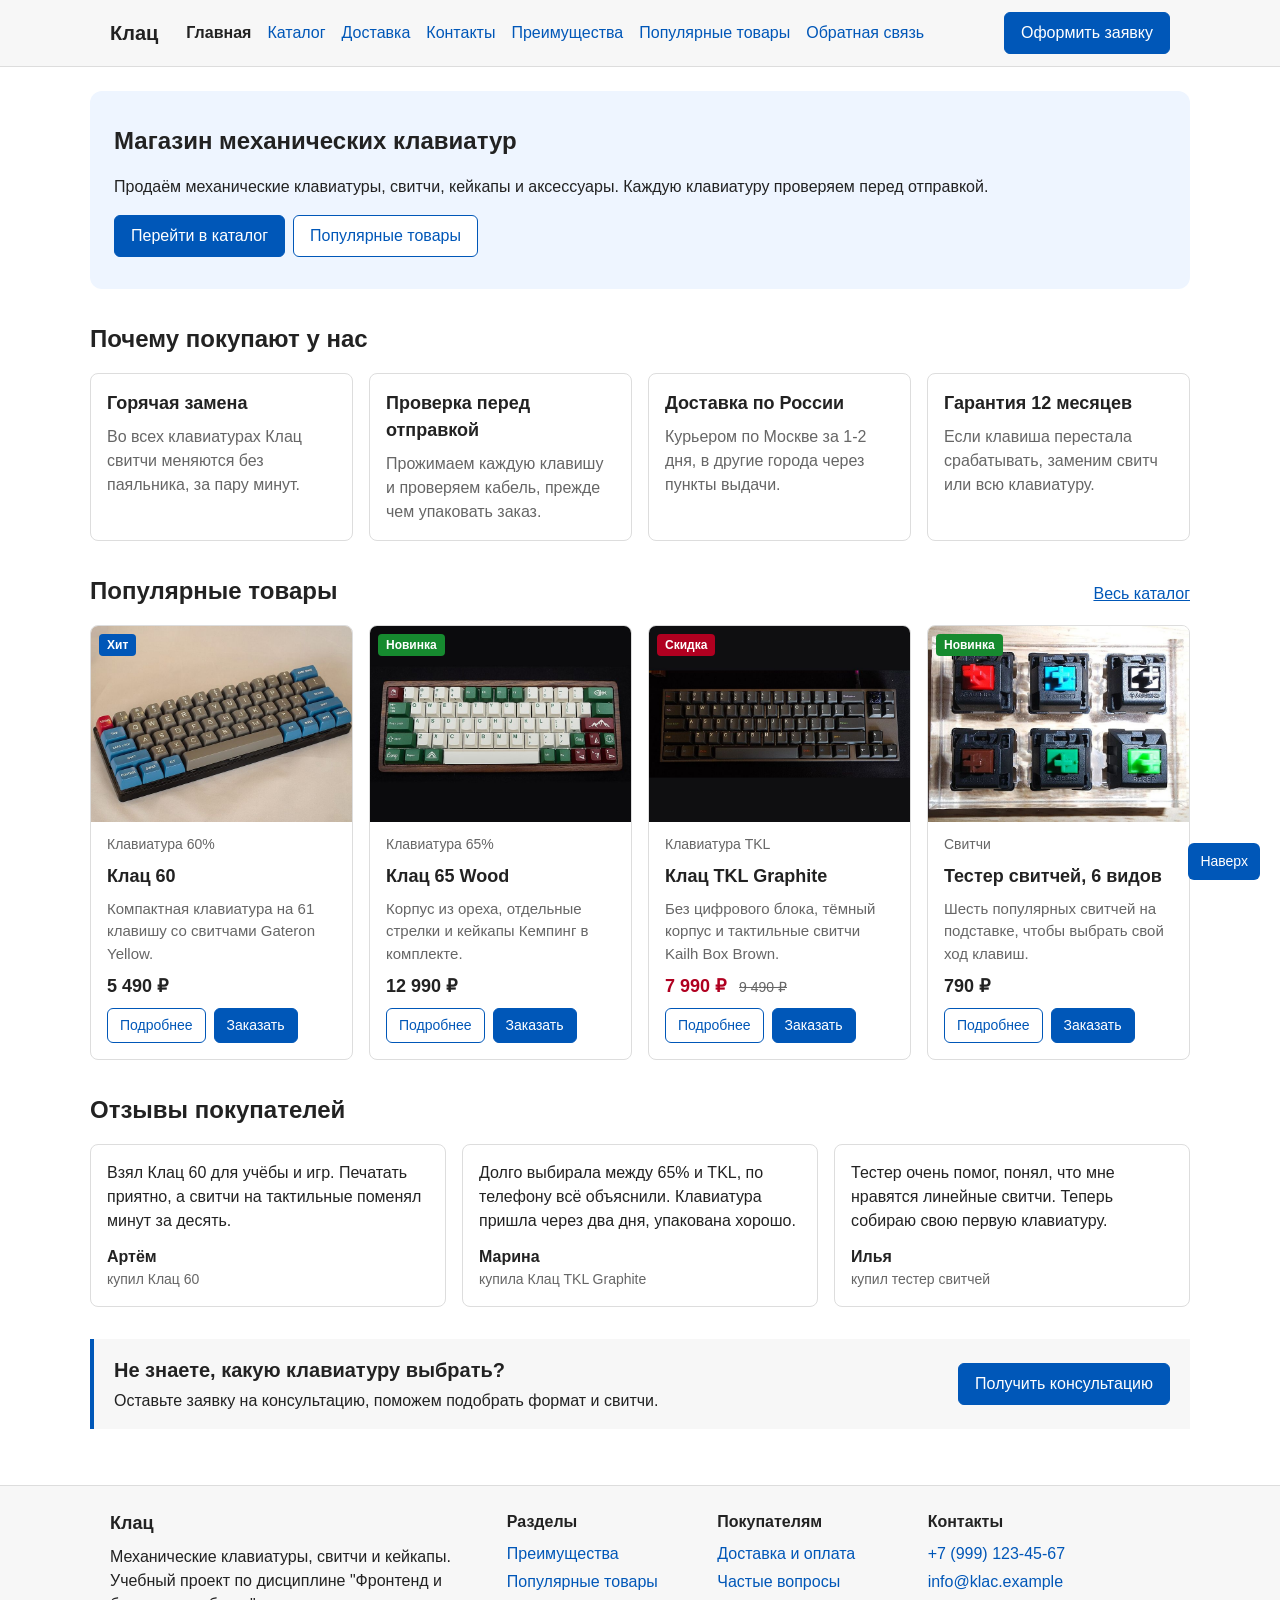
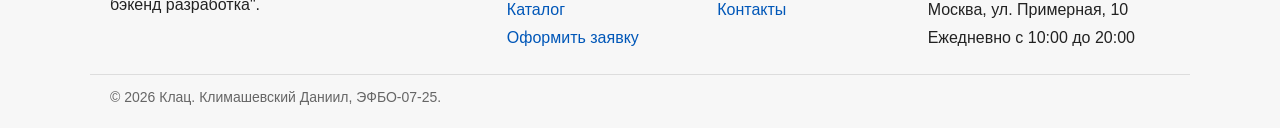
==== commit 89d591e7: "feat: add multi-page structure navigation and anchors" ====
--- a/index.html
+++ b/index.html
@@ -5,7 +5,11 @@
     <meta name="viewport" content="width=device-width, initial-scale=1.0">
     <meta name="description" content="Клац - учебный интернет-магазин механических клавиатур, свитчей и кейкапов.">
     <title>Клац | Магазин механических клавиатур</title>
-    <link rel="stylesheet" href="css/style.css?v=3">
+    <meta property="og:type" content="website">
+    <meta property="og:title" content="Клац | Магазин механических клавиатур">
+    <meta property="og:description" content="Клац - учебный интернет-магазин механических клавиатур, свитчей и кейкапов.">
+    <meta property="og:image" content="https://svpeditor.github.io/kr1-html-css-shop/images/klac-60.jpg">
+    <link rel="stylesheet" href="css/style.css?v=4">
     <script src="js/main.js?v=3" defer></script>
 </head>
 <body>
@@ -19,6 +23,9 @@
                     <li class="site-nav__item"><a class="site-nav__link" href="catalog.html">Каталог</a></li>
                     <li class="site-nav__item"><a class="site-nav__link" href="delivery.html">Доставка</a></li>
                     <li class="site-nav__item"><a class="site-nav__link" href="contacts.html">Контакты</a></li>
+                    <li class="site-nav__item"><a class="site-nav__link" href="index.html#advantages">Преимущества</a></li>
+                    <li class="site-nav__item"><a class="site-nav__link" href="index.html#popular">Популярные товары</a></li>
+                    <li class="site-nav__item"><a class="site-nav__link" href="index.html#contacts">Обратная связь</a></li>
                 </ul>
             </nav>
 
--- a/css/style.css
+++ b/css/style.css
@@ -43,10 +43,11 @@
 }
 
 /*
-При переходе по якорю оставляем место под закреплённую шапку,
-иначе заголовок раздела прячется под ней.
+Плавная прокрутка к якорям. При переходе оставляем место
+под закреплённую шапку, иначе заголовок раздела прячется под ней.
 */
 html {
+    scroll-behavior: smooth;
     scroll-padding-top: calc(var(--header-height) + var(--space-md));
 }
 
@@ -89,6 +90,22 @@
 summary:focus-visible {
     outline: 2px solid var(--color-primary);
     outline-offset: 3px;
+}
+
+/*
+Подсветка раздела, к которому перешли по якорной ссылке.
+*/
+:target {
+    outline: 2px dashed var(--color-primary);
+    outline-offset: 4px;
+}
+
+/*
+На шапку ведёт кнопка "Наверх". Рамку у неё не показываем,
+иначе при прокрутке под шапкой остаётся пунктир.
+*/
+.site-header:target {
+    outline: none;
 }
 
 .button {
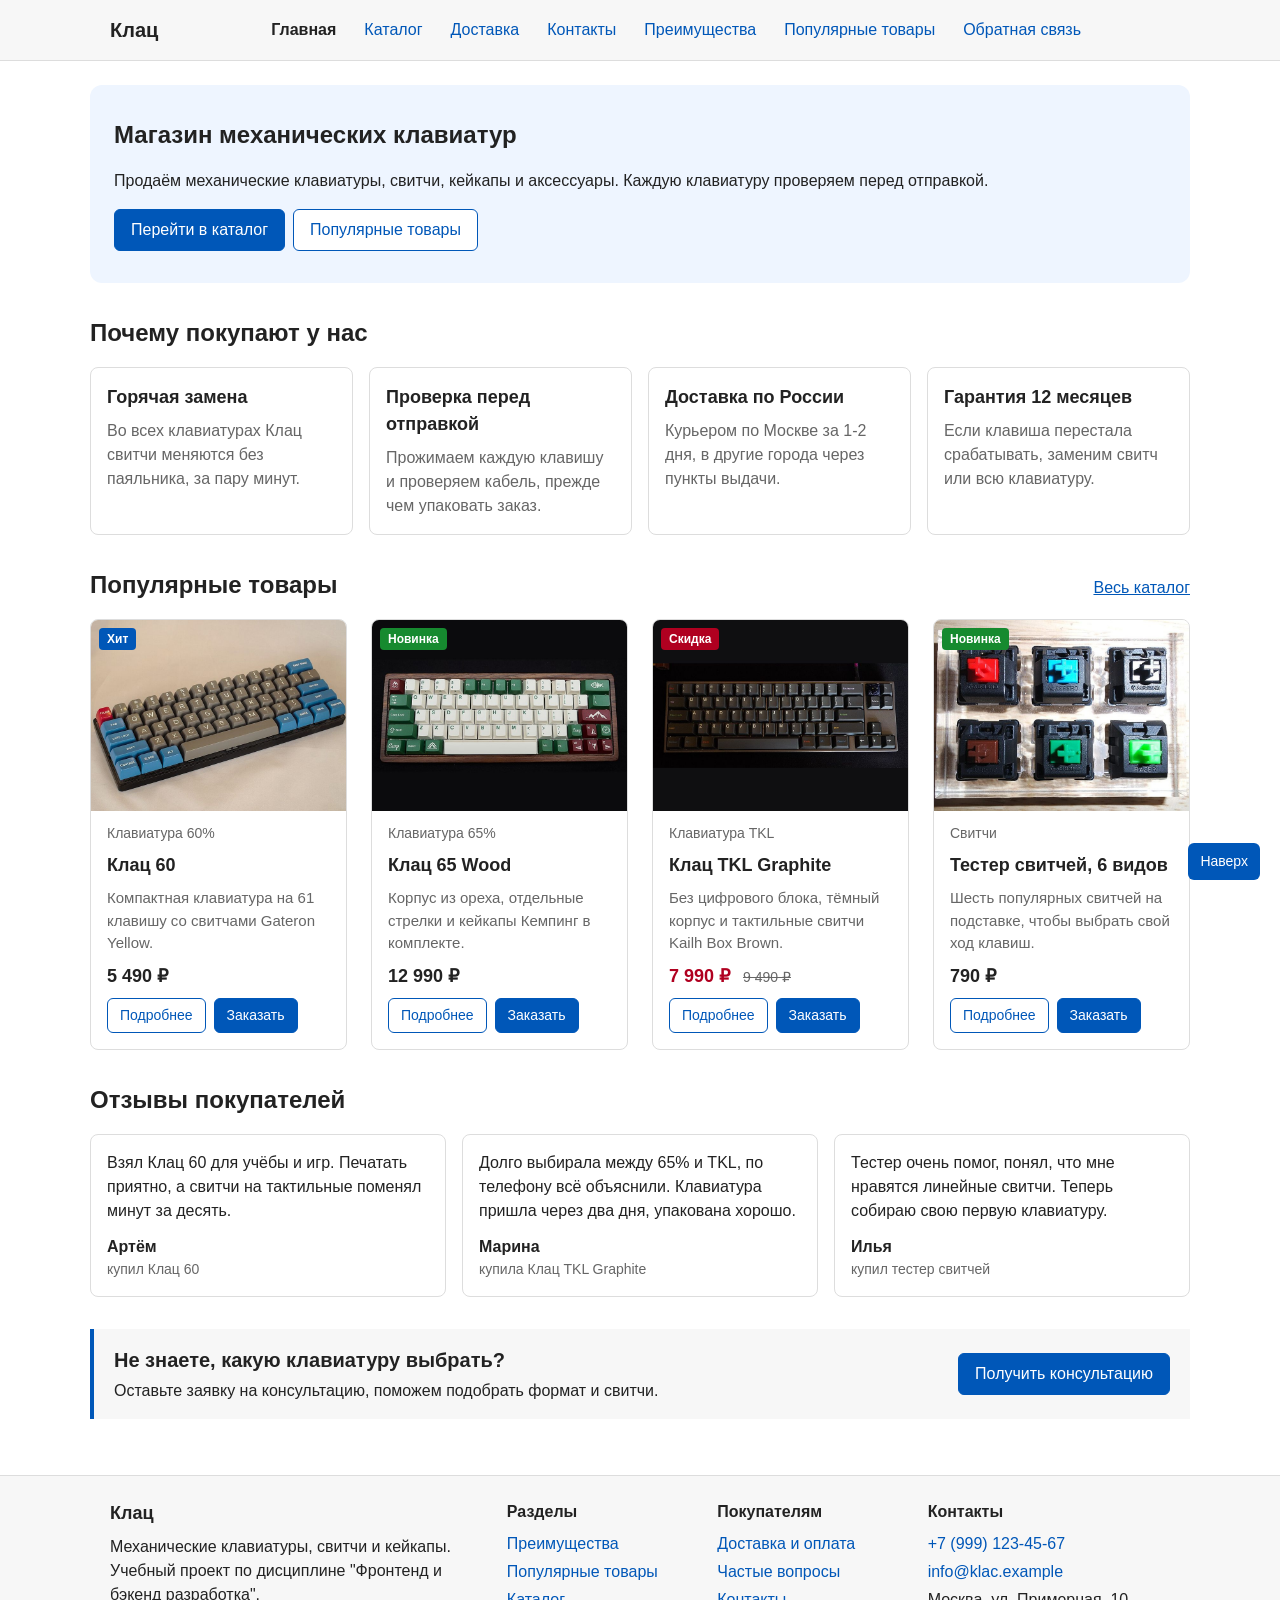
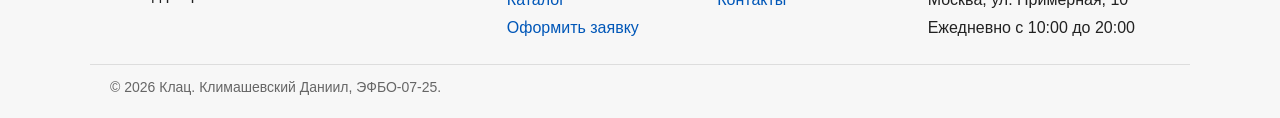
==== commit 41ae6756: "feat: add flex navigation and grid catalog layout" ====
--- a/index.html
+++ b/index.html
@@ -9,7 +9,7 @@
     <meta property="og:title" content="Клац | Магазин механических клавиатур">
     <meta property="og:description" content="Клац - учебный интернет-магазин механических клавиатур, свитчей и кейкапов.">
     <meta property="og:image" content="https://svpeditor.github.io/kr1-html-css-shop/images/klac-60.jpg">
-    <link rel="stylesheet" href="css/style.css?v=4">
+    <link rel="stylesheet" href="css/style.css?v=5">
     <script src="js/main.js?v=3" defer></script>
 </head>
 <body>
@@ -28,8 +28,6 @@
                     <li class="site-nav__item"><a class="site-nav__link" href="index.html#contacts">Обратная связь</a></li>
                 </ul>
             </nav>
-
-            <a class="button site-header__button" href="order.html">Оформить заявку</a>
         </div>
     </header>
 
@@ -81,7 +79,7 @@
                 Заявка отправлена! Мы перезвоним в течение 15 минут в рабочее время.
             </p>
 
-            <div class="product-grid">
+            <div class="products-grid">
                 <article class="product-card">
                     <span class="badge badge--hit product-card__badge">Хит</span>
                     <img class="product-card__image" src="images/klac-60.jpg" width="800" height="600" alt="Клавиатура Клац 60 с серыми и синими кейкапами">
--- a/css/style.css
+++ b/css/style.css
@@ -198,7 +198,7 @@
     gap: var(--space-lg);
     max-width: var(--container-width);
     margin: 0 auto;
-    padding: 12px 20px;
+    padding: var(--space-xs) 20px;
 }
 
 .site-header__logo {
@@ -213,37 +213,48 @@
     color: var(--color-text);
 }
 
-.site-header__button {
-    flex-shrink: 0;
-    margin-left: auto;
-    white-space: nowrap;
-}
-
-/*
-Меню всегда в одну строку. Если на узком экране пункты не помещаются,
-их можно пролистать вбок внутри шапки, а сама страница не сдвигается.
+/*
+Меню занимает всё место после логотипа. На узком экране пункты
+не переносятся, а листаются вбок внутри шапки (см. раздел 13).
 */
 .site-nav {
+    flex-grow: 1;
     min-width: 0;
     overflow-x: auto;
     scrollbar-width: none;
 }
 
+/*
+Меню через Flexbox: пункты в ряд по центру, между ними одинаковый gap.
+flex-wrap разрешает перенос, если пункты не помещаются в строку.
+*/
 .site-nav__list {
     display: flex;
-    gap: var(--space-md);
+    flex-wrap: wrap;
+    justify-content: center;
+    align-items: center;
+    gap: var(--space-xs);
     margin: 0;
     padding: 6px 4px;
     list-style: none;
 }
 
+/*
+inline-block нужен, чтобы у ссылки работал padding
+и при наведении подсвечивалась вся область пункта.
+*/
 .site-nav__link {
+    display: inline-block;
+    padding: var(--space-sm) 12px;
+    color: var(--color-primary);
     white-space: nowrap;
     text-decoration: none;
+    border-radius: var(--radius-sm);
 }
 
 .site-nav__link:hover {
-    text-decoration: underline;
+    color: var(--color-white);
+    background-color: var(--color-primary);
 }
 
 .site-nav__link--active {
@@ -401,13 +412,13 @@
 =============================== */
 
 /*
-Сетка карточек: колонок столько, сколько поместится
+Сетка карточек через Grid: колонок столько, сколько поместится
 при ширине карточки не меньше 230px.
 */
-.product-grid {
+.products-grid {
     display: grid;
     grid-template-columns: repeat(auto-fill, minmax(230px, 1fr));
-    gap: var(--space-md);
+    gap: var(--space-lg);
 }
 
 /*
@@ -789,11 +800,13 @@
 }
 
 /*
-Каталог: слева фильтры, справа товары.
+Каталог через Grid: слева область фильтров, справа область товаров.
+Имена областей заданы в grid-template-areas, блоки ставятся в них через grid-area.
 */
 .catalog {
     display: grid;
-    grid-template-columns: 240px 1fr;
+    grid-template-columns: 260px 1fr;
+    grid-template-areas: "filters products";
     align-items: start;
     gap: var(--space-lg);
     max-width: var(--container-width);
@@ -804,8 +817,13 @@
 Фильтры прилипают при прокрутке и остаются под шапкой.
 */
 .catalog__filters {
+    grid-area: filters;
     position: sticky;
     top: calc(var(--header-height) + var(--space-md));
+}
+
+.catalog__content {
+    grid-area: products;
 }
 
 .catalog__section {
@@ -824,20 +842,28 @@
     accent-color: var(--color-primary);
 }
 
+/*
+Форма фильтров тоже на Grid, gap задаёт расстояние между группами полей.
+*/
+.filters__form {
+    display: grid;
+    gap: var(--space-md);
+}
+
 .filters__title {
-    margin: 0 0 12px;
+    margin: 0;
     font-size: 18px;
 }
 
 .filters__group {
-    margin: 0 0 12px;
-    padding: 0;
-    border: none;
+    margin: 0;
+    padding: var(--space-sm) 12px;
+    border: 1px solid var(--color-border);
+    border-radius: var(--radius-sm);
 }
 
 .filters__legend {
-    margin-bottom: 6px;
-    padding: 0;
+    padding: 0 var(--space-xs);
     font-weight: bold;
 }
 
@@ -875,7 +901,6 @@
 .filters__actions {
     display: flex;
     gap: var(--space-sm);
-    margin-top: 12px;
 }
 
 /* ===============================
@@ -1152,6 +1177,19 @@
 =============================== */
 
 @media (max-width: 900px) {
+    /*
+    На узком экране пункты меню не переносятся, иначе шапка
+    станет в две строки. Меню остаётся в одну строку и листается вбок.
+    */
+    .site-nav__list {
+        flex-wrap: nowrap;
+        justify-content: flex-start;
+    }
+
+    .site-nav__link {
+        padding: var(--space-sm);
+    }
+
     .catalog,
     .product,
     .product-details,
@@ -1159,6 +1197,15 @@
         grid-template-columns: 1fr;
     }
 
+    /*
+    В одной колонке фильтры стоят над товарами.
+    */
+    .catalog {
+        grid-template-areas:
+            "filters"
+            "products";
+    }
+
     .advantages,
     .site-footer__inner {
         grid-template-columns: repeat(2, 1fr);
@@ -1188,19 +1235,7 @@
 
     .site-header__inner {
         gap: 12px;
-        padding: var(--space-sm) 12px;
-    }
-
-    /*
-    На телефоне кнопка заявки есть в карточках и в подвале,
-    в шапке оставляем только логотип и меню.
-    */
-    .site-header__button {
-        display: none;
-    }
-
-    .site-nav__list {
-        gap: 12px;
+        padding: var(--space-xs) 12px;
     }
 
     .advantages,
